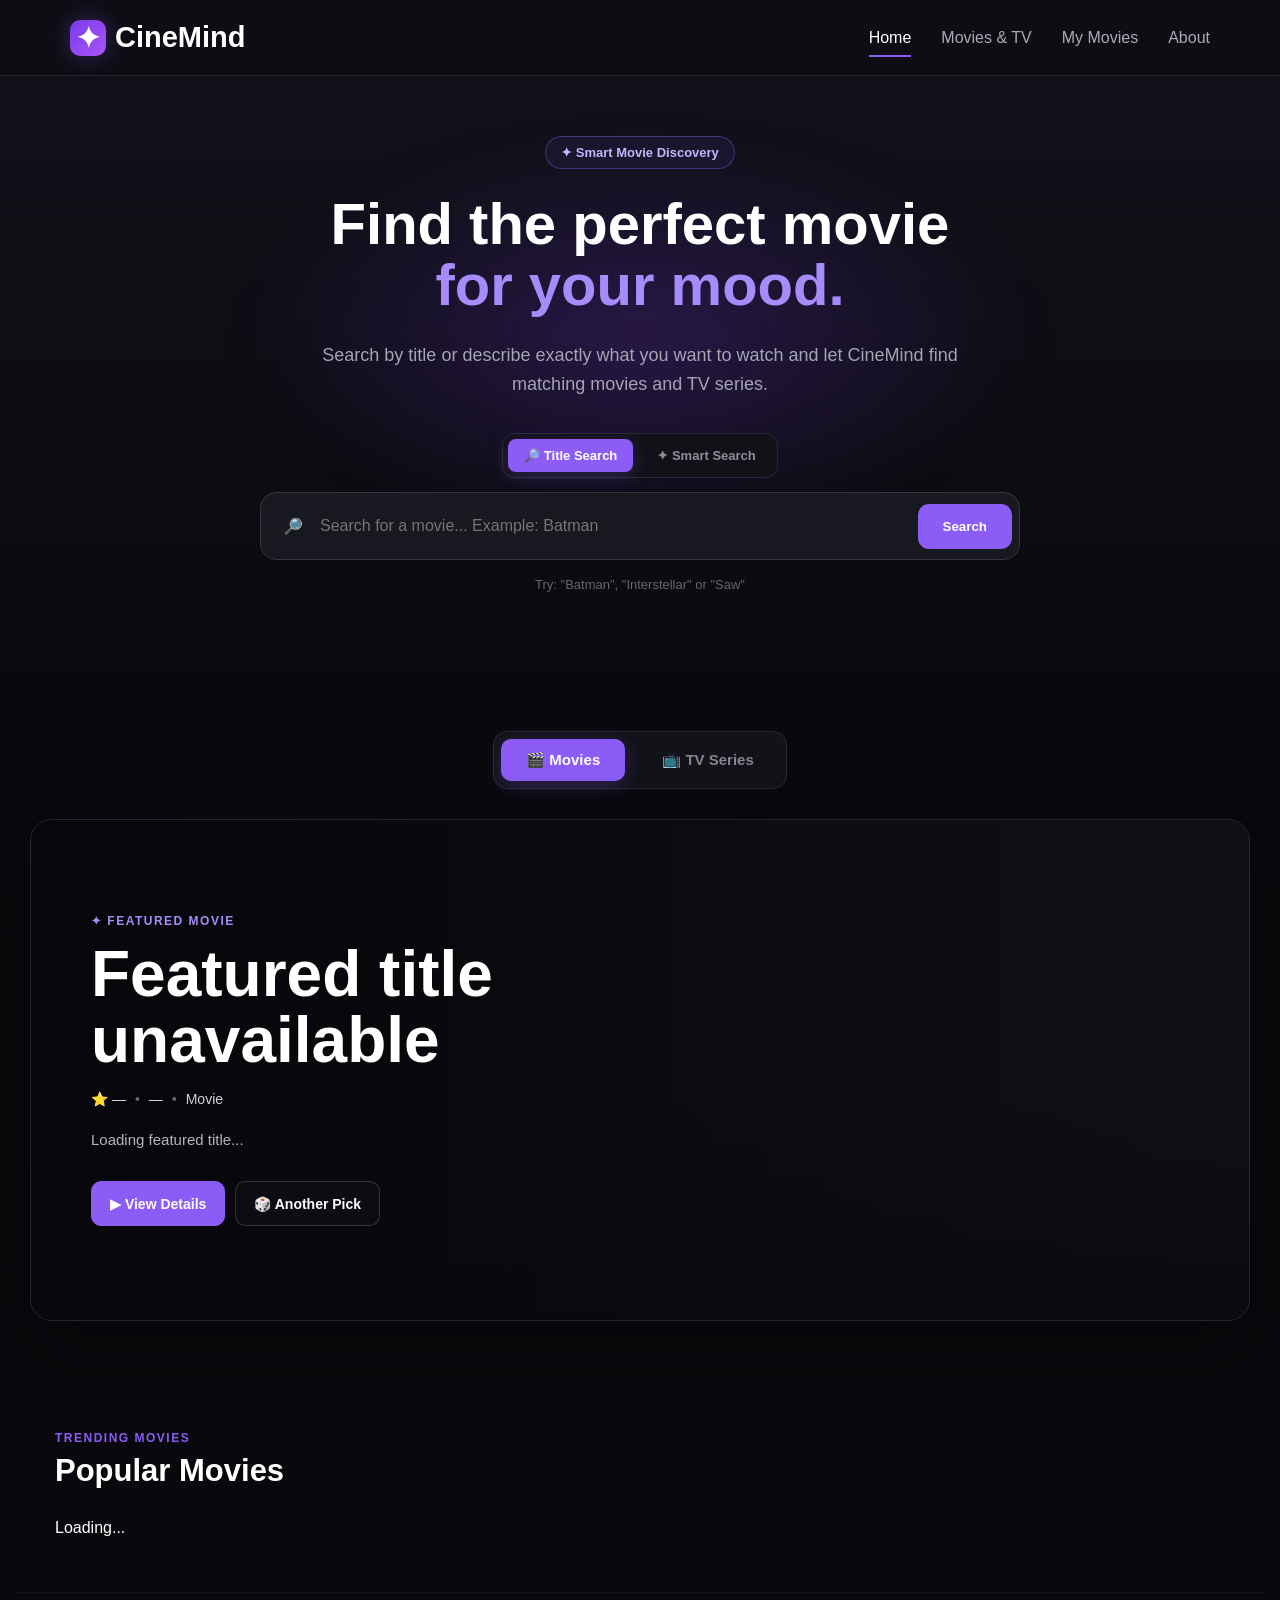
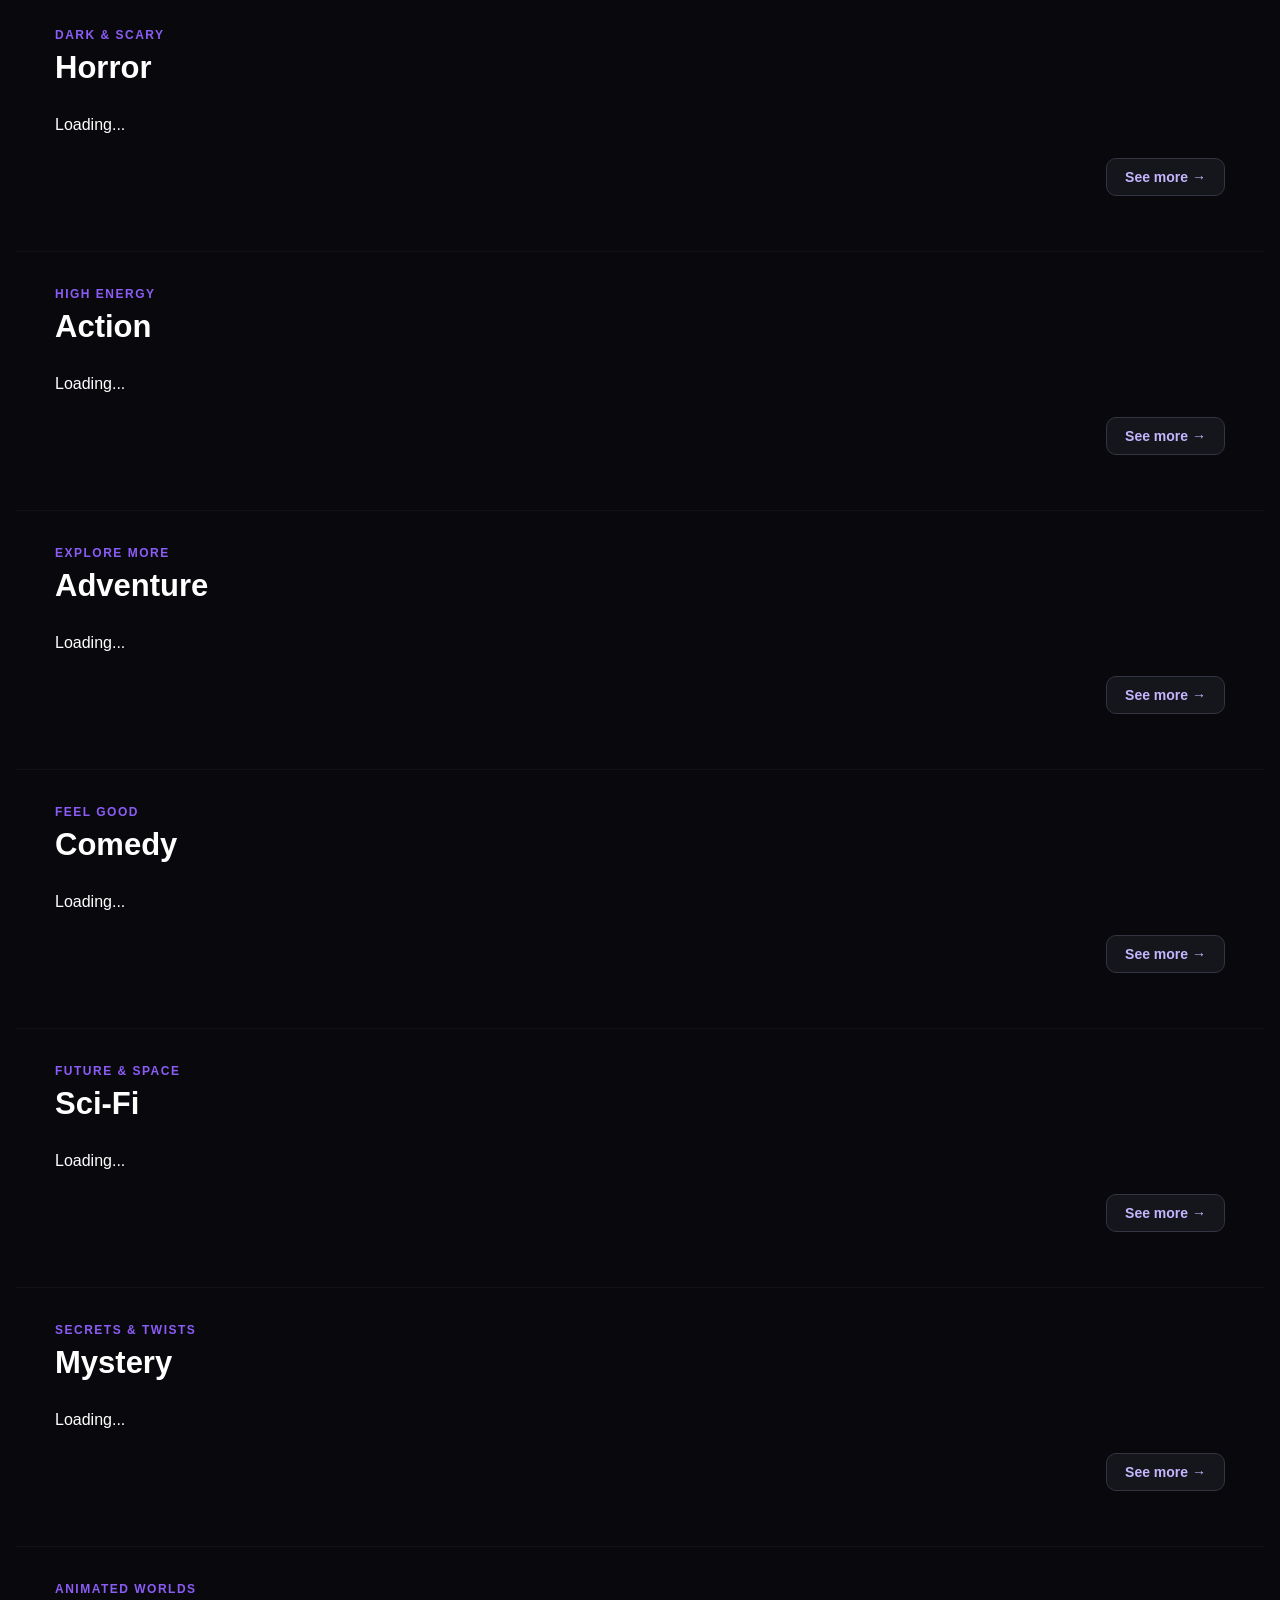
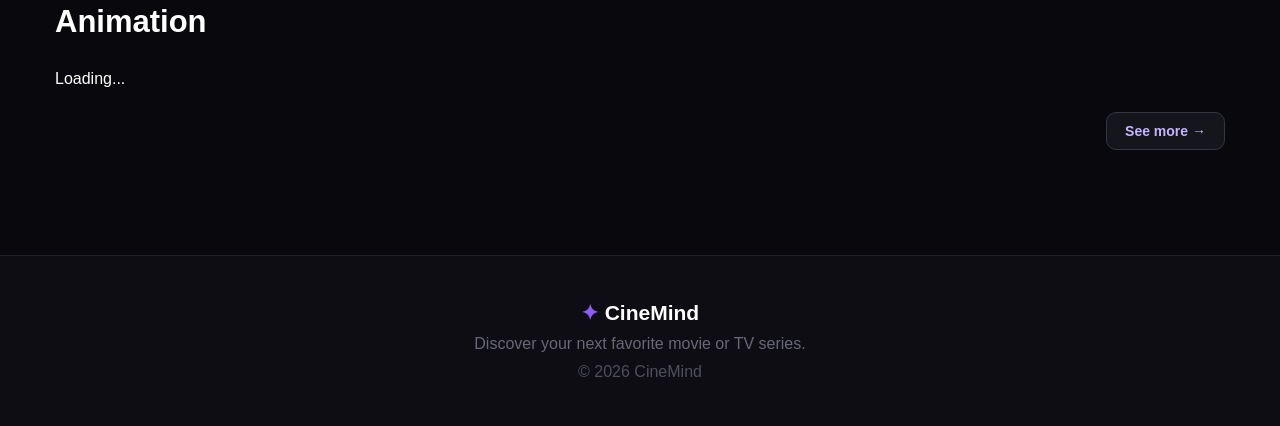
==== index.html @ e7866b2d "Add files via upload" ====
<!DOCTYPE html>
<html lang="en">

<head>
    <meta charset="UTF-8">

    <meta
        name="viewport"
        content="width=device-width, initial-scale=1.0"
    >

    <title>CineMind</title>

    <link rel="stylesheet" href="style.css">
    
</head>

<body>

    <header>

        <a
            href="index.html"
            class="logo"
        >
            <span class="logo-icon">✦</span>
            <span>CineMind</span>
        </a>


        <nav>

            <a
                href="index.html"
                class="active-nav"
            >
                Home
            </a>

            <a href="#contentSection">
                Movies & TV
            </a>

            <a href="my-movies.html">
                My Movies
            </a>

            <a href="about.html">
                About
            </a>

        </nav>

    </header>


    <main>

        <!-- HERO -->

        <section class="hero">

            <div class="hero-glow"></div>


            <div class="hero-content">

                <div class="ai-badge">
                    ✦ Smart Movie Discovery
                </div>


                <h1>

                    Find the perfect movie

                    <span>
                        for your mood.
                    </span>

                </h1>


                <p>
                    Search by title or describe exactly what
                    you want to watch and let CineMind find
                    matching movies and TV series.
                </p>


                <div class="search-mode-switch">

                    <button
                        id="titleSearchMode"
                        class="search-mode-button active"
                    >
                        🔎 Title Search
                    </button>


                    <button
                        id="smartSearchMode"
                        class="search-mode-button"
                    >
                        ✦ Smart Search
                    </button>

                </div>


                <div class="search-box">

                    <span class="search-icon">
                        🔎
                    </span>


                    <input
                        id="movieSearchInput"
                        type="text"
                        placeholder="Search for a movie..."
                    >


                    <button id="movieSearchButton">
                        Search
                    </button>

                </div>


                <p
                    class="search-example"
                    id="searchExample"
                >
                    Try: "Batman", "Interstellar" or "Saw"
                </p>

            </div>

        </section>


        <!-- SEARCH RESULTS -->

        <section
            class="movies search-results-section"
            id="searchResultsSection"
            style="display: none;"
        >

            <div class="movies-heading">

                <div>

                    <p
                        class="section-label"
                        id="searchResultLabel"
                    >
                        SEARCH RESULTS
                    </p>

                    <h2 id="searchResultsTitle">
                        Results
                    </h2>

                </div>


                <div class="search-result-actions">

                    <button
                        id="randomPickButton"
                        class="random-pick-button"
                        style="display: none;"
                    >
                        🎲 Pick one for me
                    </button>


                    <button
                        id="clearSearchButton"
                        class="back-to-popular"
                    >
                        ✕ Clear Search
                    </button>

                </div>

            </div>


            <div
                id="smartSearchInfo"
                class="smart-search-info"
                style="display: none;"
            ></div>


            <div
                class="movie-list"
                id="searchResultsList"
            ></div>

        </section>


        <!-- MOVIE / TV SWITCH -->

        <section
            class="content-switch-section"
            id="contentSection"
        >

            <div class="content-switch">

                <button
                    id="moviesModeButton"
                    class="content-switch-button active"
                >
                    🎬 Movies
                </button>


                <button
                    id="tvModeButton"
                    class="content-switch-button"
                >
                    📺 TV Series
                </button>

            </div>

        </section>


        <!-- FEATURED -->

        <section class="featured-wrapper">

            <div
                id="featuredSection"
                class="featured-section"
            >

                <div
                    id="featuredBackdrop"
                    class="featured-background"
                ></div>


                <div class="featured-overlay"></div>


                <div class="featured-content">

                    <p
                        id="featuredLabel"
                        class="featured-label"
                    >
                        ✦ FEATURED MOVIE
                    </p>


                    <h2 id="featuredTitle">
                        Loading...
                    </h2>


                    <div class="featured-meta">

                        <span id="featuredRating">
                            ⭐ —
                        </span>

                        <span class="featured-dot">
                            •
                        </span>

                        <span id="featuredYear">
                            —
                        </span>

                        <span class="featured-dot">
                            •
                        </span>

                        <span id="featuredType">
                            Movie
                        </span>

                    </div>


                    <p
                        id="featuredOverview"
                        class="featured-overview"
                    >
                        Loading featured title...
                    </p>


                    <div class="featured-buttons">

                        <a
                            id="featuredDetailsButton"
                            href="#"
                            class="featured-main-button"
                        >
                            ▶ View Details
                        </a>


                        <button
                            id="featuredAnotherButton"
                            class="featured-secondary-button"
                        >
                            🎲 Another Pick
                        </button>

                    </div>

                </div>

            </div>

        </section>


        <!-- POPULAR -->

        <section class="movies genre-section">

            <div class="movies-heading">

                <div>

                    <p
                        class="section-label"
                        id="popularLabel"
                    >
                        TRENDING MOVIES
                    </p>

                    <h2 id="popularTitle">
                        Popular Movies
                    </h2>

                </div>

            </div>


            <div
                class="movie-list"
                id="popularMovies"
            >
                <p>Loading...</p>
            </div>

        </section>


        <!-- CATEGORY 1 -->

        <section class="movies genre-section">

            <div class="movies-heading">

                <div>
                    <p
                        class="section-label"
                        id="category1Label"
                    >
                        DARK & SCARY
                    </p>

                    <h2 id="category1Title">
                        Horror
                    </h2>
                </div>

            </div>


            <div
                class="movie-list"
                id="category1Movies"
            ></div>


            <div class="see-more-container">

                <a
                    id="category1More"
                    href="#"
                    class="see-more-button"
                >
                    See more →
                </a>

            </div>

        </section>


        <!-- CATEGORY 2 -->

        <section class="movies genre-section">

            <div class="movies-heading">

                <div>
                    <p
                        class="section-label"
                        id="category2Label"
                    >
                        HIGH ENERGY
                    </p>

                    <h2 id="category2Title">
                        Action
                    </h2>
                </div>

            </div>


            <div
                class="movie-list"
                id="category2Movies"
            ></div>


            <div class="see-more-container">

                <a
                    id="category2More"
                    href="#"
                    class="see-more-button"
                >
                    See more →
                </a>

            </div>

        </section>


        <!-- CATEGORY 3 -->

        <section class="movies genre-section">

            <div class="movies-heading">

                <div>
                    <p
                        class="section-label"
                        id="category3Label"
                    >
                        EXPLORE MORE
                    </p>

                    <h2 id="category3Title">
                        Adventure
                    </h2>
                </div>

            </div>


            <div
                class="movie-list"
                id="category3Movies"
            ></div>


            <div class="see-more-container">

                <a
                    id="category3More"
                    href="#"
                    class="see-more-button"
                >
                    See more →
                </a>

            </div>

        </section>


        <!-- CATEGORY 4 -->

        <section class="movies genre-section">

            <div class="movies-heading">

                <div>
                    <p
                        class="section-label"
                        id="category4Label"
                    >
                        FEEL GOOD
                    </p>

                    <h2 id="category4Title">
                        Comedy
                    </h2>
                </div>

            </div>


            <div
                class="movie-list"
                id="category4Movies"
            ></div>


            <div class="see-more-container">

                <a
                    id="category4More"
                    href="#"
                    class="see-more-button"
                >
                    See more →
                </a>

            </div>

        </section>


        <!-- CATEGORY 5 -->

        <section class="movies genre-section">

            <div class="movies-heading">

                <div>
                    <p
                        class="section-label"
                        id="category5Label"
                    >
                        FUTURE & SPACE
                    </p>

                    <h2 id="category5Title">
                        Sci-Fi
                    </h2>
                </div>

            </div>


            <div
                class="movie-list"
                id="category5Movies"
            ></div>


            <div class="see-more-container">

                <a
                    id="category5More"
                    href="#"
                    class="see-more-button"
                >
                    See more →
                </a>

            </div>

        </section>


        <!-- CATEGORY 6 -->

        <section class="movies genre-section">

            <div class="movies-heading">

                <div>
                    <p
                        class="section-label"
                        id="category6Label"
                    >
                        SECRETS & TWISTS
                    </p>

                    <h2 id="category6Title">
                        Mystery
                    </h2>
                </div>

            </div>


            <div
                class="movie-list"
                id="category6Movies"
            ></div>


            <div class="see-more-container">

                <a
                    id="category6More"
                    href="#"
                    class="see-more-button"
                >
                    See more →
                </a>

            </div>

        </section>


        <!-- CATEGORY 7 -->

        <section class="movies genre-section">

            <div class="movies-heading">

                <div>
                    <p
                        class="section-label"
                        id="category7Label"
                    >
                        ANIMATED WORLDS
                    </p>

                    <h2 id="category7Title">
                        Animation
                    </h2>
                </div>

            </div>


            <div
                class="movie-list"
                id="category7Movies"
            ></div>


            <div class="see-more-container">

                <a
                    id="category7More"
                    href="#"
                    class="see-more-button"
                >
                    See more →
                </a>

            </div>

        </section>

    </main>


    <footer>

        <div class="footer-logo">
            <span>✦</span>
            CineMind
        </div>

        <p>
            Discover your next favorite movie or TV series.
        </p>

        <p class="copyright">
            © 2026 CineMind
        </p>

    </footer>


    <script src="config.js"></script>
    <script src="home.js"></script>
    

</body>

</html>
---- style.css ----
* {
    margin: 0;
    padding: 0;
    box-sizing: border-box;
}


html {
    scroll-behavior: smooth;
}


body {
    font-family: Arial, Helvetica, sans-serif;

    background-color: #09090d;

    color: white;

    min-height: 100vh;
}


/* HEADER */

header {
    min-height: 76px;

    display: flex;

    justify-content: space-between;

    align-items: center;

    padding: 0 70px;

    background-color: #0d0d13;

    border-bottom: 1px solid #24242f;
}


.logo {
    display: flex;

    align-items: center;

    gap: 9px;

    color: white;

    text-decoration: none;

    font-size: 29px;

    font-weight: bold;
}


.logo-icon {
    width: 36px;

    height: 36px;

    display: flex;

    justify-content: center;

    align-items: center;

    border-radius: 10px;

    background:
        linear-gradient(
            135deg,
            #7c3aed,
            #a855f7
        );

    color: white;

    box-shadow:
        0 0 25px
        rgba(139, 92, 246, 0.35);
}


nav {
    display: flex;

    gap: 30px;
}


nav a {
    position: relative;

    color: #aaaaB8;

    text-decoration: none;

    transition: 0.2s;
}


nav a:hover {
    color: white;
}


.active-nav {
    color: white;
}


.active-nav::after {
    content: "";

    position: absolute;

    left: 0;

    bottom: -10px;

    width: 100%;

    height: 2px;

    background-color: #8b5cf6;
}


/* HERO */

.hero {
    position: relative;

    min-height: 610px;

    display: flex;

    justify-content: center;

    align-items: center;

    text-align: center;

    overflow: hidden;

    padding: 60px 20px;

    background:
        linear-gradient(
            to bottom,
            #11111a,
            #09090d
        );
}


.hero-glow,
.library-glow {
    position: absolute;

    width: 800px;

    height: 400px;

    left: 50%;

    top: 60px;

    transform: translateX(-50%);

    background:
        radial-gradient(
            ellipse,
            rgba(124, 58, 237, 0.24),
            transparent 70%
        );

    filter: blur(25px);
}


.hero-content {
    position: relative;

    z-index: 2;

    width: 100%;

    max-width: 900px;
}


.ai-badge {
    display: inline-block;

    padding: 8px 15px;

    margin-bottom: 25px;

    border-radius: 50px;

    border:
        1px solid
        rgba(139, 92, 246, 0.4);

    background:
        rgba(139, 92, 246, 0.08);

    color: #c4b5fd;

    font-size: 13px;

    font-weight: bold;
}


.hero h1 {
    font-size: 58px;

    line-height: 1.05;

    margin-bottom: 25px;
}


.hero h1 span {
    display: block;

    color: #a78bfa;
}


.hero-content > p {
    max-width: 680px;

    margin: 0 auto 35px;

    color: #a4a4b2;

    line-height: 1.6;

    font-size: 18px;
}


/* SEARCH */

.search-box {
    width: 760px;

    max-width: 95%;

    margin: auto;

    display: flex;

    align-items: center;

    padding: 7px;

    border-radius: 16px;

    background-color: #181820;

    border: 1px solid #343442;
}


.search-box:focus-within {
    border-color: #8b5cf6;

    box-shadow:
        0 0 30px
        rgba(139, 92, 246, 0.18);
}


.search-icon {
    margin-left: 15px;

    color: #a78bfa;
}


.search-box input {
    flex: 1;

    padding: 17px;

    border: none;

    outline: none;

    background: transparent;

    color: white;

    font-size: 16px;
}


.search-box button {
    padding: 15px 25px;

    border: none;

    border-radius: 11px;

    background-color: #8b5cf6;

    color: white;

    font-weight: bold;

    cursor: pointer;
}


.search-box button:hover {
    background-color: #7c3aed;
}


.search-example {
    margin-top: 15px !important;

    color: #656574 !important;

    font-size: 13px !important;
}


/* MOVIES */

.movies {
    max-width: 1250px;

    margin: auto;

    padding: 70px 40px 90px;
}


.movies-heading {
    margin-bottom: 30px;
}


.section-label {
    color: #8b5cf6;

    font-size: 12px;

    font-weight: bold;

    letter-spacing: 1.5px;

    margin-bottom: 8px;
}


.movies-heading h2,
.my-library-section h2 {
    font-size: 31px;
}


.movie-list {
    display: flex;

    flex-wrap: wrap;

    gap: 27px;
}


.movie-link {
    color: white;

    text-decoration: none;
}


.movie-card {
    width: 250px;

    overflow: hidden;

    border-radius: 17px;

    background-color: #13131a;

    border: 1px solid #252530;

    transition: 0.3s;
}


.movie-card:hover {
    transform: translateY(-8px);

    border-color: #8b5cf6;
}


.poster-container {
    position: relative;

    height: 365px;

    overflow: hidden;
}


.poster-container img {
    width: 100%;

    height: 100%;

    object-fit: cover;

    transition: 0.4s;
}


.movie-card:hover img {
    transform: scale(1.05);
}


.poster-overlay {
    position: absolute;

    inset: 0;

    background:
        linear-gradient(
            to bottom,
            transparent 60%,
            rgba(0, 0, 0, 0.7)
        );
}


.poster-rating {
    position: absolute;

    top: 12px;

    right: 12px;

    padding: 7px 10px;

    border-radius: 9px;

    background:
        rgba(10, 10, 14, 0.9);

    color: #facc15;

    font-size: 13px;
}


.poster-play {
    position: absolute;

    top: 50%;

    left: 50%;

    transform:
        translate(-50%, -50%);

    width: 55px;

    height: 55px;

    display: flex;

    align-items: center;

    justify-content: center;

    border-radius: 50%;

    background-color: #8b5cf6;

    opacity: 0;

    transition: 0.3s;
}


.movie-card:hover .poster-play {
    opacity: 1;
}


.movie-info {
    padding: 17px;
}


.movie-info h3 {
    margin-bottom: 7px;
}


.genre {
    color: #858594;

    font-size: 13px;

    margin-bottom: 17px;
}


.movie-bottom {
    display: flex;

    justify-content: space-between;

    color: #686877;

    font-size: 13px;
}


/* MOVIE DETAILS */

.movie-details {
    max-width: 1200px;

    margin: auto;

    padding: 60px;
}


.back-button {
    display: inline-block;

    margin-bottom: 30px;

    color: #a78bfa;

    text-decoration: none;
}


.details-container {
    display: flex;

    gap: 45px;

    padding: 35px;

    border-radius: 20px;

    background-color: #15151d;

    border: 1px solid #292936;
}


.details-poster {
    width: 320px;

    height: 480px;

    object-fit: cover;

    border-radius: 15px;

    flex-shrink: 0;
}


.details-info h2 {
    font-size: 44px;

    margin-bottom: 18px;
}


.details-meta {
    display: flex;

    flex-wrap: wrap;

    gap: 20px;

    margin-bottom: 25px;

    color: #aaaabb;
}


.rating {
    color: #facc15;
}


.extra-info {
    padding: 20px;

    margin-bottom: 25px;

    border-radius: 12px;

    background-color: #101016;

    border: 1px solid #252530;

    line-height: 1.8;
}


.extra-info p {
    color: #b9b9c5;
}


.extra-info strong {
    color: white;
}


.overview-title {
    margin-bottom: 12px;
}


.movie-description {
    color: #c4c4cf;

    line-height: 1.75;

    margin-bottom: 30px;
}


.details-buttons {
    display: flex;

    flex-wrap: wrap;

    gap: 12px;
}


.watched-button,
.watchlist-button,
.watch-button,
.imdb-button {
    padding: 14px 20px;

    border-radius: 10px;

    font-size: 15px;

    cursor: pointer;

    transition: 0.2s;
}


.watched-button,
.watchlist-button {
    background-color: #22222e;

    color: white;

    border: 1px solid #3b3b49;
}


.watched-button.active {
    color: #4ade80;

    background-color: #173622;

    border-color: #4ade80;
}


.watchlist-button.active {
    color: #c4b5fd;

    background-color: #241a38;

    border-color: #8b5cf6;
}


.watch-button {
    border: none;

    background-color: #8b5cf6;

    color: white;
}


.imdb-button {
    text-decoration: none;

    background-color: #f5c518;

    color: black;

    font-weight: bold;
}


.action-message {
    min-height: 22px;

    margin-top: 18px;

    color: #a4a4b2;
}


/* MY MOVIES */

.library-hero {
    position: relative;

    min-height: 390px;

    display: flex;

    align-items: center;

    justify-content: center;

    text-align: center;

    overflow: hidden;
}


.library-hero-content {
    position: relative;

    z-index: 2;
}


.library-hero h1 {
    font-size: 52px;

    margin-bottom: 15px;
}


.library-hero-content > p {
    max-width: 550px;

    color: #9292a3;

    line-height: 1.6;
}


.library-stats {
    display: flex;

    justify-content: center;

    gap: 15px;

    margin-top: 35px;
}


.stat-card {
    min-width: 130px;

    padding: 18px 25px;

    display: flex;

    flex-direction: column;

    border-radius: 14px;

    background-color: #181822;

    border: 1px solid #30303d;
}


.stat-number {
    color: #a78bfa;

    font-size: 27px;

    font-weight: bold;
}


.stat-label {
    color: #858594;

    font-size: 13px;
}


.my-library-section {
    max-width: 1250px;

    margin: auto;

    padding: 60px 40px;
}


.my-library-section h2 {
    margin-bottom: 30px;
}


.library-grid {
    display: grid;

    grid-template-columns:
        repeat(
            auto-fill,
            minmax(230px, 1fr)
        );

    gap: 25px;
}


.library-movie-card {
    overflow: hidden;

    border-radius: 17px;

    background-color: #13131a;

    border: 1px solid #252530;

    transition: 0.3s;
}


.library-movie-card:hover {
    transform: translateY(-6px);

    border-color: #8b5cf6;
}


.library-movie-link {
    color: white;

    text-decoration: none;
}


.library-poster {
    position: relative;

    height: 350px;

    overflow: hidden;
}


.library-poster img {
    width: 100%;

    height: 100%;

    object-fit: cover;
}


.library-overlay {
    position: absolute;

    inset: 0;

    background:
        linear-gradient(
            to bottom,
            transparent 60%,
            rgba(0, 0, 0, 0.7)
        );
}


.library-rating {
    position: absolute;

    top: 12px;

    right: 12px;

    padding: 7px 10px;

    border-radius: 8px;

    color: #facc15;

    background-color:
        rgba(10, 10, 14, 0.9);
}


.library-status {
    position: absolute;

    bottom: 12px;

    left: 12px;

    padding: 7px 10px;

    border-radius: 8px;

    font-size: 12px;

    font-weight: bold;
}


.library-status.watched {
    color: #4ade80;

    background-color:
        rgba(20, 83, 45, 0.9);
}


.library-status.watchlist {
    color: #c4b5fd;

    background-color:
        rgba(76, 29, 149, 0.9);
}


.library-movie-info {
    padding: 17px;
}


.library-movie-info h3 {
    margin-bottom: 7px;
}


.library-movie-info p {
    color: #858594;

    font-size: 13px;

    margin-bottom: 15px;
}


.library-meta {
    display: flex;

    justify-content: space-between;

    color: #686877;

    font-size: 13px;
}


.remove-movie-button {
    width: calc(100% - 30px);

    margin: 0 15px 15px;

    padding: 10px;

    border-radius: 9px;

    border: 1px solid #343440;

    background-color: #1b1b24;

    color: #9999a8;

    cursor: pointer;
}


.remove-movie-button:hover {
    color: #ff7777;

    border-color: #ff7777;
}


.library-empty {
    min-height: 220px;

    display: flex;

    flex-direction: column;

    align-items: center;

    justify-content: center;

    text-align: center;

    padding: 35px;

    border-radius: 18px;

    background-color: #101016;

    border: 1px dashed #30303c;
}


.empty-icon {
    width: 50px;

    height: 50px;

    display: flex;

    justify-content: center;

    align-items: center;

    margin-bottom: 17px;

    border-radius: 50%;

    background:
        rgba(139, 92, 246, 0.12);

    color: #a78bfa;

    font-size: 22px;
}


.library-empty h3 {
    margin-bottom: 8px;
}


.library-empty p {
    color: #747483;

    margin-bottom: 20px;
}


.library-empty a {
    padding: 11px 18px;

    border-radius: 9px;

    background-color: #8b5cf6;

    color: white;

    text-decoration: none;
}


/* FOOTER */

footer {
    text-align: center;

    padding: 45px 20px;

    margin-top: 50px;

    border-top: 1px solid #20202a;

    background-color: #0d0d13;

    color: #686877;
}


.footer-logo {
    margin-bottom: 10px;

    color: white;

    font-size: 21px;

    font-weight: bold;
}


.footer-logo span {
    color: #8b5cf6;
}


.copyright {
    margin-top: 10px;

    color: #4f4f5b;
}


/* MOBILE */

@media (max-width: 800px) {

    header {
        padding: 20px;

        flex-direction: column;

        gap: 20px;
    }


    nav {
        flex-wrap: wrap;

        justify-content: center;

        gap: 18px;
    }


    .hero h1 {
        font-size: 40px;
    }


    .search-box {
        flex-wrap: wrap;
    }


    .search-box button {
        width: 100%;

        padding: 15px;
    }


    .movies {
        padding: 50px 20px;
    }


    .movie-list {
        justify-content: center;
    }


    .details-container {
        flex-direction: column;

        align-items: center;
    }


    .details-poster {
        width: 100%;

        max-width: 320px;

        height: auto;
    }


    .movie-details {
        padding: 30px 20px;
    }


    .library-hero h1 {
        font-size: 40px;
    }


    .my-library-section {
        padding: 50px 20px;
    }

}
/* ABOUT PAGE */

.about-hero {
    position: relative;

    min-height: 420px;

    display: flex;

    justify-content: center;

    align-items: center;

    text-align: center;

    overflow: hidden;

    padding: 60px 20px;

    background:
        linear-gradient(
            to bottom,
            #11111a,
            #09090d
        );
}


.about-glow {
    position: absolute;

    width: 750px;

    height: 350px;

    left: 50%;

    top: 40px;

    transform: translateX(-50%);

    background:
        radial-gradient(
            ellipse,
            rgba(124, 58, 237, 0.22),
            transparent 70%
        );

    filter: blur(25px);
}


.about-content {
    position: relative;

    z-index: 2;

    max-width: 800px;
}


.about-content h1 {
    font-size: 52px;

    margin-bottom: 20px;
}


.about-content p {
    color: #a4a4b2;

    font-size: 18px;

    line-height: 1.7;
}


.about-section {
    max-width: 1100px;

    margin: auto;

    padding: 70px 40px;

    display: grid;

    grid-template-columns:
        repeat(
            2,
            1fr
        );

    gap: 25px;
}


.about-card {
    padding: 30px;

    background-color: #13131a;

    border: 1px solid #252530;

    border-radius: 17px;

    transition: 0.3s;
}


.about-card:hover {
    transform: translateY(-5px);

    border-color: #8b5cf6;

    box-shadow:
        0 15px 40px
        rgba(0, 0, 0, 0.3);
}


.about-card h2 {
    margin-bottom: 15px;

    font-size: 24px;
}


.about-card p {
    color: #9c9cab;

    line-height: 1.7;

    margin-bottom: 12px;
}


@media (max-width: 800px) {

    .about-content h1 {
        font-size: 40px;
    }

    .about-section {
        grid-template-columns: 1fr;

        padding: 50px 20px;
    }

}
.tmdb-link-button {
    display: inline-block;
    text-decoration: none;
    background-color: #0ea5e9;
    color: white;
}

.tmdb-link-button:hover {
    background-color: #0284c7;
    transform: translateY(-2px);
}
.back-to-popular {
    padding: 10px 15px;

    background-color: #181820;

    color: #c4b5fd;

    border: 1px solid #343442;

    border-radius: 9px;

    cursor: pointer;

    transition: 0.2s;
}


.back-to-popular:hover {
    background-color: #242431;

    border-color: #8b5cf6;
}


.search-empty {
    width: 100%;

    padding: 50px;

    text-align: center;

    background-color: #13131a;

    border: 1px dashed #30303c;

    border-radius: 16px;
}


.search-empty h3 {
    margin-bottom: 10px;

    font-size: 22px;
}


.search-empty p {
    color: #858594;
}


.no-poster {
    width: 100%;

    height: 100%;

    display: flex;

    justify-content: center;

    align-items: center;

    background-color: #1a1a23;

    color: #777786;
}
.genre-section {
    padding-top: 35px;
    padding-bottom: 55px;
}


.genre-section + .genre-section {
    border-top:
        1px solid
        rgba(255, 255, 255, 0.04);
}


.search-results-section {
    padding-bottom: 40px;
}
/* =========================
   SEE MORE BUTTON
========================= */

.see-more-button {
    color: #c4b5fd;

    text-decoration: none;

    font-size: 14px;

    font-weight: 600;

    padding: 9px 14px;

    border: 1px solid #343442;

    border-radius: 9px;

    background-color: #15151c;

    transition: 0.2s;
}


.see-more-button:hover {
    background-color: #242431;

    border-color: #8b5cf6;

    color: white;

    transform: translateY(-2px);
}


/* =========================
   GENRE PAGE
========================= */

.genre-page {
    max-width: 1300px;

    margin: auto;

    padding: 120px 30px 80px;
}


.genre-page-heading {
    margin-top: 35px;

    margin-bottom: 40px;
}


.genre-page-heading h1 {
    margin: 5px 0 10px;

    font-size: 42px;
}


.genre-page-heading p {
    color: #9292a3;
}


.genre-movie-grid {
    display: grid;

    grid-template-columns:
        repeat(5, 1fr);

    gap: 28px 20px;
}


/* =========================
   RESPONSIVE
========================= */

@media (max-width: 1100px) {

    .genre-movie-grid {
        grid-template-columns:
            repeat(4, 1fr);
    }

}


@media (max-width: 850px) {

    .genre-movie-grid {
        grid-template-columns:
            repeat(3, 1fr);
    }

}


@media (max-width: 600px) {

    .genre-page {
        padding-left: 18px;

        padding-right: 18px;
    }


    .genre-page-heading h1 {
        font-size: 32px;
    }


    .genre-movie-grid {
        grid-template-columns:
            repeat(2, 1fr);
    }


    .see-more-button {
        font-size: 12px;

        padding: 8px 10px;
    }

}
/* =========================
   SEE MORE UNDER MOVIES
========================= */

.see-more-container {
    width: 100%;

    display: flex;

    justify-content: flex-end;

    margin-top: 24px;
}


.see-more-button {
    display: inline-flex;

    align-items: center;

    justify-content: center;

    padding: 10px 18px;

    background-color: #15151c;

    color: #c4b5fd;

    border: 1px solid #343442;

    border-radius: 10px;

    text-decoration: none;

    font-size: 14px;

    font-weight: 600;

    cursor: pointer;

    transition:
        background-color 0.2s,
        border-color 0.2s,
        transform 0.2s,
        color 0.2s;
}


.see-more-button:hover {
    background-color: #242431;

    border-color: #8b5cf6;

    color: white;

    transform: translateY(-2px);
}
/* =========================
   MOVIES / TV SWITCH
========================= */

.content-switch-section {
    max-width: 1300px;

    margin: 0 auto;

    padding: 40px 30px 10px;
}


.content-switch {
    display: flex;

    justify-content: center;

    gap: 12px;

    padding: 7px;

    width: fit-content;

    margin: 0 auto;

    background-color: #121219;

    border: 1px solid #292934;

    border-radius: 14px;
}


.content-switch-button {
    border: none;

    outline: none;

    padding: 12px 25px;

    border-radius: 10px;

    background-color: transparent;

    color: #858594;

    font-size: 15px;

    font-weight: 600;

    cursor: pointer;

    transition: 0.25s;
}


.content-switch-button:hover {
    color: white;

    background-color: #1c1c25;
}


.content-switch-button.active {
    color: white;

    background-color: #8b5cf6;

    box-shadow:
        0 5px 20px
        rgba(139, 92, 246, 0.25);
}


/* =========================
   TV BADGE
========================= */

.tv-badge {
    display: inline-block;

    margin-bottom: 14px;

    padding: 6px 11px;

    border-radius: 7px;

    background-color:
        rgba(139, 92, 246, 0.12);

    border:
        1px solid
        rgba(139, 92, 246, 0.3);

    color: #c4b5fd;

    font-size: 12px;

    font-weight: 700;

    letter-spacing: 1px;
}


/* =========================
   MOBILE SWITCH
========================= */

@media (max-width: 600px) {

    .content-switch-section {
        padding-left: 18px;

        padding-right: 18px;
    }


    .content-switch {
        width: 100%;
    }


    .content-switch-button {
        flex: 1;

        padding-left: 10px;

        padding-right: 10px;

        font-size: 13px;
    }

}
/* =========================
   LIBRARY FILTERS
========================= */

.library-filter-container {
    display: flex;

    justify-content: center;

    gap: 10px;

    width: fit-content;

    margin: 35px auto 50px;

    padding: 6px;

    background-color: #121219;

    border: 1px solid #292934;

    border-radius: 14px;
}


.library-filter-button {
    border: none;

    outline: none;

    padding: 11px 20px;

    border-radius: 9px;

    background-color: transparent;

    color: #8d8d9d;

    font-size: 14px;

    font-weight: 600;

    cursor: pointer;

    transition: 0.2s;
}


.library-filter-button:hover {
    background-color: #1e1e27;

    color: white;
}


.library-filter-button.active {
    background-color: #8b5cf6;

    color: white;

    box-shadow:
        0 5px 18px
        rgba(139, 92, 246, 0.25);
}


/* MOVIE / TV LABEL */

.library-type {
    margin-bottom: 7px !important;

    color: #a78bfa !important;

    font-size: 11px !important;

    font-weight: 700;

    letter-spacing: 0.7px;

    text-transform: uppercase;
}


/* MOBILE */

@media (max-width: 600px) {

    .library-filter-container {
        width: calc(100% - 36px);

        margin-left: 18px;

        margin-right: 18px;
    }


    .library-filter-button {
        flex: 1;

        padding-left: 7px;

        padding-right: 7px;

        font-size: 12px;
    }

}
/* ==================================================
   MY MOVIES - FIXED LAYOUT
================================================== */

.library-page {
    max-width: 1300px;
    margin: 0 auto;
    padding: 120px 30px 90px;
}


/* HEADER */

.library-header {
    text-align: center;
    max-width: 750px;
    margin: 0 auto;
}

.library-header h1 {
    margin: 8px 0 12px;
    font-size: 46px;
    line-height: 1.1;
}

.library-header > p:last-child {
    color: #9292a3;
    font-size: 16px;
    line-height: 1.6;
}


/* =========================
   STATS
========================= */

.library-stats {
    display: flex;
    justify-content: center;
    align-items: center;

    gap: 15px;

    margin-top: 35px;
}


.library-stat {
    min-width: 130px;

    padding: 18px 25px;

    text-align: center;

    background-color: #121219;

    border: 1px solid #292934;

    border-radius: 14px;
}


.library-stat span {
    display: block;

    margin-bottom: 5px;

    font-size: 28px;

    font-weight: 700;

    color: #a78bfa;
}


.library-stat p {
    margin: 0;

    color: #aaaaba;

    font-size: 14px;
}


/* =========================
   FILTER
========================= */

.library-filter-container {
    display: flex;

    justify-content: center;

    gap: 10px;

    width: fit-content;

    margin: 30px auto 65px;

    padding: 6px;

    background-color: #121219;

    border: 1px solid #292934;

    border-radius: 14px;
}


.library-filter-button {
    border: none;

    padding: 11px 20px;

    border-radius: 9px;

    background: transparent;

    color: #9292a3;

    font-size: 14px;

    font-weight: 600;

    cursor: pointer;

    transition: 0.2s;
}


.library-filter-button:hover {
    color: white;

    background-color: #1e1e27;
}


.library-filter-button.active {
    color: white;

    background-color: #8b5cf6;

    box-shadow:
        0 5px 20px
        rgba(139, 92, 246, 0.25);
}


/* =========================
   SECTIONS
========================= */

.library-section {
    margin-bottom: 80px;
}


.library-section-heading {
    margin-bottom: 25px;
}


.library-section-heading h2 {
    margin-top: 5px;

    font-size: 30px;
}


/* =========================
   CARDS GRID
========================= */

.library-movie-list {
    display: grid;

    grid-template-columns:
        repeat(5, minmax(0, 1fr));

    gap: 25px 18px;

    width: 100%;
}


/* =========================
   CARD
========================= */

.library-movie-card {
    min-width: 0;

    overflow: hidden;

    background-color: #121219;

    border: 1px solid #24242e;

    border-radius: 14px;

    transition: 0.25s;
}


.library-movie-card:hover {
    transform: translateY(-5px);

    border-color:
        rgba(139, 92, 246, 0.55);

    box-shadow:
        0 15px 35px
        rgba(0, 0, 0, 0.25);
}


.library-movie-link {
    display: block;

    color: inherit;

    text-decoration: none;
}


/* =========================
   POSTER
========================= */

.library-poster {
    position: relative;

    width: 100%;

    aspect-ratio: 2 / 3;

    overflow: hidden;

    background-color: #191921;
}


.library-poster img {
    display: block;

    width: 100%;

    height: 100%;

    object-fit: cover;

    transition: 0.3s;
}


.library-movie-card:hover
.library-poster img {
    transform: scale(1.04);
}


.library-overlay {
    position: absolute;

    inset: 0;

    background:
        linear-gradient(
            to top,
            rgba(0, 0, 0, 0.55),
            transparent 45%
        );

    pointer-events: none;
}


/* =========================
   RATING
========================= */

.library-rating {
    position: absolute;

    top: 10px;

    right: 10px;

    padding: 6px 9px;

    background-color:
        rgba(8, 8, 12, 0.88);

    border-radius: 8px;

    color: #ffd54a;

    font-size: 13px;

    font-weight: 700;
}


/* =========================
   WATCHED / WATCHLIST BADGE
========================= */

.library-status {
    position: absolute;

    bottom: 10px;

    left: 10px;

    padding: 6px 9px;

    border-radius: 7px;

    font-size: 11px;

    font-weight: 700;

    backdrop-filter: blur(8px);
}


.library-status.watched {
    color: #d8cbff;

    background-color:
        rgba(139, 92, 246, 0.8);
}


.library-status.watchlist {
    color: white;

    background-color:
        rgba(25, 25, 35, 0.9);
}


/* =========================
   MOVIE INFO
========================= */

.library-movie-info {
    padding: 14px 14px 10px;
}


.library-type {
    margin: 0 0 7px !important;

    color: #a78bfa !important;

    font-size: 10px !important;

    font-weight: 700;

    letter-spacing: 0.7px;

    text-transform: uppercase;
}


.library-movie-info h3 {
    margin: 0 0 7px;

    overflow: hidden;

    color: white;

    font-size: 16px;

    line-height: 1.3;

    white-space: nowrap;

    text-overflow: ellipsis;
}


.library-movie-info > p:not(.library-type) {
    margin: 0;

    overflow: hidden;

    color: #858594;

    font-size: 12px;

    white-space: nowrap;

    text-overflow: ellipsis;
}


.library-meta {
    display: flex;

    justify-content: space-between;

    gap: 8px;

    margin-top: 12px;

    color: #a1a1ae;

    font-size: 11px;
}


/* =========================
   REMOVE BUTTON
========================= */

.remove-movie-button {
    width: calc(100% - 28px);

    margin: 5px 14px 14px;

    padding: 9px;

    border: 1px solid #343442;

    border-radius: 8px;

    background-color: #181820;

    color: #a6a6b3;

    font-size: 12px;

    cursor: pointer;

    transition: 0.2s;
}


.remove-movie-button:hover {
    color: #ff9b9b;

    background-color:
        rgba(239, 68, 68, 0.08);

    border-color:
        rgba(239, 68, 68, 0.45);
}


/* =========================
   EMPTY
========================= */

.library-empty {
    min-height: 150px;

    display: flex;

    align-items: center;

    justify-content: center;

    padding: 30px;

    text-align: center;

    background-color: #111118;

    border: 1px dashed #30303c;

    border-radius: 14px;
}


.library-empty h3 {
    margin-bottom: 8px;
}


.library-empty p {
    color: #858594;
}


/* =========================
   RESPONSIVE
========================= */

@media (max-width: 1100px) {

    .library-movie-list {
        grid-template-columns:
            repeat(4, minmax(0, 1fr));
    }

}


@media (max-width: 850px) {

    .library-movie-list {
        grid-template-columns:
            repeat(3, minmax(0, 1fr));
    }

}


@media (max-width: 650px) {

    .library-page {
        padding:
            100px 18px 70px;
    }


    .library-header h1 {
        font-size: 35px;
    }


    .library-movie-list {
        grid-template-columns:
            repeat(2, minmax(0, 1fr));

        gap: 18px 12px;
    }


    .library-filter-container {
        width: 100%;
    }


    .library-filter-button {
        flex: 1;

        padding-left: 5px;

        padding-right: 5px;

        font-size: 12px;
    }


    .library-stat {
        min-width: 110px;

        padding:
            14px 16px;
    }

}
/* ==================================================
   TITLE / SMART SEARCH SWITCH
================================================== */

.search-mode-switch {
    display: flex;

    justify-content: center;

    gap: 8px;

    width: fit-content;

    margin: 28px auto 14px;

    padding: 5px;

    background-color: #111118;

    border: 1px solid #292934;

    border-radius: 12px;
}


.search-mode-button {
    padding: 9px 16px;

    border: none;

    border-radius: 8px;

    background: transparent;

    color: #8d8d9d;

    font-size: 13px;

    font-weight: 600;

    cursor: pointer;

    transition: 0.2s;
}


.search-mode-button:hover {
    color: white;

    background-color: #1d1d26;
}


.search-mode-button.active {
    color: white;

    background-color: #8b5cf6;

    box-shadow:
        0 4px 18px
        rgba(139, 92, 246, 0.25);
}


/* ==================================================
   SMART SEARCH INFO
================================================== */

.smart-search-info {
    margin-bottom: 25px;

    padding: 14px 18px;

    background:
        rgba(139, 92, 246, 0.08);

    border:
        1px solid
        rgba(139, 92, 246, 0.25);

    border-radius: 10px;

    color: #b8b8c8;

    font-size: 14px;
}


.smart-search-info strong {
    color: #c4b5fd;
}


/* MOBILE */

@media (max-width: 600px) {

    .search-mode-switch {
        width: 100%;
    }


    .search-mode-button {
        flex: 1;

        padding-left: 8px;

        padding-right: 8px;

        font-size: 12px;
    }

}
/* ==================================================
   SMART SEARCH RESULT ACTIONS
================================================== */

.search-result-actions {
    display: flex;
    align-items: center;
    gap: 10px;
}


/* ==================================================
   RANDOM PICK BUTTON
================================================== */

.random-pick-button {
    display: inline-flex;

    align-items: center;

    justify-content: center;

    padding: 10px 16px;

    border: 1px solid
        rgba(139, 92, 246, 0.45);

    border-radius: 9px;

    background:
        rgba(139, 92, 246, 0.12);

    color: #c4b5fd;

    font-size: 14px;

    font-weight: 600;

    cursor: pointer;

    transition: 0.2s;
}


.random-pick-button:hover {
    color: white;

    background-color: #8b5cf6;

    border-color: #8b5cf6;

    transform: translateY(-2px);
}


/* ==================================================
   MATCH BADGE
================================================== */

.match-badge {
    position: absolute;

    left: 10px;

    top: 10px;

    padding: 6px 9px;

    border-radius: 8px;

    background:
        rgba(139, 92, 246, 0.92);

    color: white;

    font-size: 11px;

    font-weight: 700;

    box-shadow:
        0 5px 15px
        rgba(0, 0, 0, 0.25);

    z-index: 3;
}


/* ==================================================
   MOBILE
================================================== */

@media (max-width: 650px) {

    .search-result-actions {
        width: 100%;

        flex-direction: column;

        align-items: stretch;

        margin-top: 15px;
    }


    .random-pick-button,
    .back-to-popular {
        width: 100%;
    }

}
/* ==================================================
   NEW MOVIE / TV DETAIL PAGE
================================================== */

.details-page {
    padding-bottom: 80px;
}


.details-backdrop {
    position: relative;

    width: 100%;

    height: 440px;

    background-position: center;

    background-size: cover;

    background-repeat: no-repeat;
}


.details-backdrop-overlay {
    position: absolute;

    inset: 0;

    background:
        linear-gradient(
            to bottom,
            rgba(9, 9, 13, 0.25),
            rgba(9, 9, 13, 0.75) 70%,
            #09090d 100%
        );
}


.details-back-button {
    position: absolute;

    top: 35px;

    left: max(
        5%,
        calc((100% - 1250px) / 2)
    );

    z-index: 2;

    padding: 10px 15px;

    border-radius: 9px;

    background:
        rgba(10, 10, 15, 0.65);

    border:
        1px solid
        rgba(255, 255, 255, 0.12);

    backdrop-filter: blur(10px);

    color: white;

    text-decoration: none;

    transition: 0.2s;
}


.details-back-button:hover {
    background:
        rgba(139, 92, 246, 0.85);
}


.details-main {
    position: relative;

    z-index: 3;

    max-width: 1250px;

    margin:
        -170px auto
        0;

    padding:
        0 30px;

    display: grid;

    grid-template-columns:
        280px 1fr;

    gap: 45px;

    align-items: end;
}


.details-poster-wrapper {
    width: 100%;
}


.details-poster {
    display: block;

    width: 100%;

    aspect-ratio: 2 / 3;

    object-fit: cover;

    border-radius: 16px;

    box-shadow:
        0 20px 55px
        rgba(0, 0, 0, 0.55);
}


.details-content {
    padding-bottom: 15px;
}


.details-type-badge {
    display: inline-flex;

    margin-bottom: 15px;

    padding: 7px 11px;

    border-radius: 8px;

    background:
        rgba(139, 92, 246, 0.12);

    border:
        1px solid
        rgba(139, 92, 246, 0.3);

    color: #c4b5fd;

    font-size: 12px;

    font-weight: 700;

    letter-spacing: 1px;
}


.details-content h1 {
    margin:
        0 0 15px;

    color: white;

    font-size:
        clamp(
            36px,
            5vw,
            64px
        );

    line-height: 1;
}


.details-meta {
    display: flex;

    align-items: center;

    flex-wrap: wrap;

    gap: 10px;

    margin-bottom: 18px;

    color: #b3b3c2;
}


.details-genres {
    display: flex;

    flex-wrap: wrap;

    gap: 8px;

    margin-bottom: 22px;
}


.details-genres span {
    padding:
        6px 10px;

    border-radius: 20px;

    background:
        #17171f;

    border:
        1px solid #2a2a35;

    color: #d0d0db;

    font-size: 13px;
}


.details-description {
    max-width: 850px;

    color: #b8b8c5;

    font-size: 16px;

    line-height: 1.75;

    margin-bottom: 28px;
}


.details-info-grid {
    display: grid;

    grid-template-columns:
        repeat(
            3,
            minmax(0, 1fr)
        );

    gap: 10px;

    margin-bottom: 25px;
}


.details-info-box {
    padding:
        13px 15px;

    border-radius: 10px;

    background:
        rgba(
            20,
            20,
            28,
            0.7
        );

    border:
        1px solid
        #292933;

    display: flex;

    flex-direction: column;

    gap: 5px;
}


.details-info-label {
    color: #777789;

    font-size: 11px;

    text-transform: uppercase;

    letter-spacing: 0.8px;
}


.details-info-box strong {
    color: #eeeef4;

    font-size: 14px;
}


.details-buttons {
    display: flex;

    flex-wrap: wrap;

    gap: 10px;
}


.details-action-button,
.details-primary-button,
.tmdb-external-button {
    min-height: 43px;

    display: inline-flex;

    align-items: center;

    justify-content: center;

    padding:
        10px 17px;

    border-radius: 9px;

    font-weight: 600;

    cursor: pointer;

    text-decoration: none;

    transition: 0.2s;
}


.details-action-button {
    border:
        1px solid #32323e;

    background:
        #15151d;

    color: white;
}


.details-action-button:hover,
.details-action-button.active {
    border-color:
        #8b5cf6;

    background:
        rgba(
            139,
            92,
            246,
            0.15
        );

    color: #c4b5fd;
}


.details-primary-button {
    border:
        1px solid #8b5cf6;

    background:
        #8b5cf6;

    color: white;
}


.details-primary-button:hover {
    transform:
        translateY(-2px);

    box-shadow:
        0 8px 25px
        rgba(
            139,
            92,
            246,
            0.3
        );
}


.details-action-message {
    min-height: 20px;

    margin-top: 13px;

    color: #a78bfa;

    font-size: 13px;
}


/* ==================================================
   DETAIL SECTIONS
================================================== */

.details-section {
    max-width: 1250px;

    margin:
        75px auto 0;

    padding:
        0 30px;
}


.details-section-heading {
    margin-bottom: 22px;
}


.details-section-heading h2 {
    margin: 3px 0 0;

    color: white;

    font-size: 28px;
}


/* ==================================================
   CAST
================================================== */

.cast-grid {
    display: grid;

    grid-template-columns:
        repeat(
            6,
            minmax(0, 1fr)
        );

    gap: 15px;
}


.cast-card {
    overflow: hidden;

    border-radius: 13px;

    background:
        #121219;

    border:
        1px solid #252530;
}


.cast-card img {
    display: block;

    width: 100%;

    aspect-ratio: 2 / 3;

    object-fit: cover;
}


.cast-card-info {
    padding: 12px;
}


.cast-card-info strong {
    display: block;

    margin-bottom: 5px;

    color: white;

    font-size: 14px;
}


.cast-card-info span {
    color: #858596;

    font-size: 12px;
}


/* ==================================================
   PRODUCTION
================================================== */

.production-grid {
    display: grid;

    grid-template-columns:
        repeat(
            4,
            minmax(0, 1fr)
        );

    gap: 12px;
}


.production-card {
    padding: 20px;

    border-radius: 12px;

    background:
        #121219;

    border:
        1px solid #262630;

    display: flex;

    flex-direction: column;

    gap: 8px;
}


.production-card span {
    color: #777788;

    font-size: 12px;

    text-transform: uppercase;

    letter-spacing: 0.7px;
}


.production-card strong {
    color: #ededf4;

    font-size: 15px;

    line-height: 1.5;
}


.details-bottom {
    max-width: 1250px;

    margin:
        45px auto 0;

    padding:
        0 30px;

    display: flex;

    justify-content: flex-end;
}


.tmdb-external-button {
    border:
        1px solid #30303c;

    background:
        #15151d;

    color: #b5b5c4;
}


.tmdb-external-button:hover {
    border-color:
        #8b5cf6;

    color: white;
}


/* ==================================================
   DETAIL RESPONSIVE
================================================== */

@media (max-width: 1000px) {

    .cast-grid {
        grid-template-columns:
            repeat(
                3,
                1fr
            );
    }


    .production-grid {
        grid-template-columns:
            repeat(
                2,
                1fr
            );
    }

}


@media (max-width: 750px) {

    .details-backdrop {
        height: 310px;
    }


    .details-main {
        margin-top:
            -80px;

        grid-template-columns:
            1fr;

        align-items: start;
    }


    .details-poster-wrapper {
        width: 190px;
    }


    .details-info-grid {
        grid-template-columns:
            repeat(
                2,
                1fr
            );
    }

}


@media (max-width: 550px) {

    .details-main,
    .details-section,
    .details-bottom {
        padding-left: 18px;
        padding-right: 18px;
    }


    .details-content h1 {
        font-size: 36px;
    }


    .details-info-grid,
    .production-grid {
        grid-template-columns:
            1fr;
    }


    .cast-grid {
        grid-template-columns:
            repeat(
                2,
                1fr
            );
    }


    .details-buttons {
        flex-direction: column;
    }


    .details-buttons > * {
        width: 100%;
    }

}
/* ==================================================
   FEATURED MOVIE / TV
================================================== */

.featured-wrapper {
    width: 100%;

    max-width: 1300px;

    margin:
        20px auto
        75px;

    padding:
        0 30px;
}


.featured-section {
    position: relative;

    min-height: 500px;

    overflow: hidden;

    border-radius: 22px;

    background:
        #111118;

    border:
        1px solid #272732;

    box-shadow:
        0 30px 80px
        rgba(0, 0, 0, 0.35);
}


.featured-background {
    position: absolute;

    inset: 0;

    background-position:
        center;

    background-size:
        cover;

    background-repeat:
        no-repeat;

    transform:
        scale(1.01);

    transition:
        background-image 0.4s ease;
}


.featured-overlay {
    position: absolute;

    inset: 0;

    background:
        linear-gradient(
            90deg,
            rgba(7, 7, 11, 0.98) 0%,
            rgba(7, 7, 11, 0.9) 27%,
            rgba(7, 7, 11, 0.55) 58%,
            rgba(7, 7, 11, 0.18) 100%
        );
}


.featured-overlay::after {
    content: "";

    position: absolute;

    inset: 0;

    background:
        linear-gradient(
            0deg,
            rgba(9, 9, 13, 0.85) 0%,
            transparent 45%
        );
}


.featured-content {
    position: relative;

    z-index: 2;

    width: 58%;

    min-height: 500px;

    display: flex;

    flex-direction: column;

    justify-content: center;

    padding:
        55px 60px;
}


.featured-label {
    margin:
        0 0 14px;

    color:
        #a78bfa;

    font-size: 12px;

    font-weight: 800;

    letter-spacing: 1.5px;
}


.featured-content h2 {
    margin:
        0 0 18px;

    color:
        #ffffff;

    font-size:
        clamp(
            38px,
            5vw,
            66px
        );

    line-height: 1.02;
}


.featured-meta {
    display: flex;

    align-items: center;

    flex-wrap: wrap;

    gap: 9px;

    margin-bottom: 20px;

    color:
        #d2d2dc;

    font-size: 14px;
}


.featured-dot {
    color:
        #666678;
}


.featured-overview {
    max-width: 680px;

    margin:
        0 0 28px;

    color:
        #b5b5c2;

    font-size: 15px;

    line-height: 1.75;

    display: -webkit-box;

    -webkit-line-clamp: 4;

    -webkit-box-orient:
        vertical;

    overflow: hidden;
}


.featured-buttons {
    display: flex;

    flex-wrap: wrap;

    gap: 10px;
}


.featured-main-button,
.featured-secondary-button {
    min-height: 45px;

    padding:
        11px 18px;

    border-radius: 10px;

    font-size: 14px;

    font-weight: 700;

    display: inline-flex;

    align-items: center;

    justify-content: center;

    cursor: pointer;

    transition:
        0.2s;

    text-decoration: none;
}


.featured-main-button {
    border:
        1px solid #8b5cf6;

    background:
        #8b5cf6;

    color:
        white;
}


.featured-main-button:hover {
    transform:
        translateY(-2px);

    box-shadow:
        0 9px 28px
        rgba(139, 92, 246, 0.35);
}


.featured-secondary-button {
    border:
        1px solid
        rgba(255, 255, 255, 0.16);

    background:
        rgba(15, 15, 22, 0.7);

    backdrop-filter:
        blur(8px);

    color:
        white;
}


.featured-secondary-button:hover {
    background:
        rgba(255, 255, 255, 0.12);

    transform:
        translateY(-2px);
}


/* FEATURED MOBILE */

@media (max-width: 850px) {

    .featured-section {
        min-height:
            540px;
    }


    .featured-overlay {
        background:
            linear-gradient(
                0deg,
                rgba(7, 7, 11, 1) 0%,
                rgba(7, 7, 11, 0.94) 30%,
                rgba(7, 7, 11, 0.42) 100%
            );
    }


    .featured-content {
        width: 100%;

        min-height:
            540px;

        justify-content:
            flex-end;

        padding:
            35px;
    }

}


@media (max-width: 550px) {

    .featured-wrapper {
        padding:
            0 18px;
    }


    .featured-section {
        min-height:
            500px;

        border-radius:
            16px;
    }


    .featured-content {
        min-height:
            500px;

        padding:
            25px;
    }


    .featured-content h2 {
        font-size:
            35px;
    }


    .featured-buttons {
        flex-direction:
            column;
    }


    .featured-buttons > * {
        width: 100%;
    }

}
/* ==================================================
   NEW ABOUT PAGE
================================================== */

.new-about-page {
    overflow: hidden;
}


.new-about-hero {
    position: relative;

    min-height: 540px;

    display: flex;

    align-items: center;

    justify-content: center;

    padding:
        90px 30px;
}


.new-about-hero-content {
    position: relative;

    z-index: 2;

    max-width: 900px;

    margin: auto;

    text-align: center;
}


.new-about-hero h1 {
    margin:
        10px 0
        25px;

    color: white;

    font-size:
        clamp(
            44px,
            7vw,
            78px
        );

    line-height: 1.02;
}


.new-about-hero h1 span {
    display: block;

    color:
        #a78bfa;
}


.new-about-hero-content > p:last-child {
    max-width: 700px;

    margin:
        0 auto;

    color:
        #a7a7b5;

    font-size: 17px;

    line-height: 1.8;
}


.about-glow {
    position: absolute;

    width: 600px;

    height: 600px;

    border-radius: 50%;

    background:
        rgba(139, 92, 246, 0.16);

    filter:
        blur(120px);

    pointer-events:
        none;
}


/* MAIN */

.about-main-section,
.about-features-section,
.about-engine-section,
.about-example-section,
.about-tech-section {
    max-width: 1250px;

    margin:
        0 auto;

    padding:
        75px 30px;
}


.about-main-grid {
    display: grid;

    grid-template-columns:
        0.8fr 1.2fr;

    gap: 80px;
}


.about-main-grid h2,
.about-section-heading h2,
.about-example-card h2 {
    margin:
        6px 0 0;

    color: white;

    font-size:
        clamp(
            30px,
            4vw,
            45px
        );
}


.about-main-text p {
    color:
        #aaaab8;

    line-height: 1.85;

    font-size: 16px;

    margin:
        0 0 20px;
}


/* FEATURES */

.about-section-heading {
    margin-bottom: 30px;
}


.about-feature-grid {
    display: grid;

    grid-template-columns:
        repeat(
            3,
            1fr
        );

    gap: 15px;
}


.about-feature-card {
    padding: 28px;

    border-radius: 15px;

    border:
        1px solid #272731;

    background:
        #121219;

    transition:
        0.25s;
}


.about-feature-card:hover {
    transform:
        translateY(-5px);

    border-color:
        rgba(139, 92, 246, 0.5);

    box-shadow:
        0 20px 45px
        rgba(0, 0, 0, 0.2);
}


.about-feature-icon {
    width: 46px;

    height: 46px;

    border-radius: 11px;

    display: flex;

    align-items: center;

    justify-content: center;

    margin-bottom: 20px;

    background:
        rgba(139, 92, 246, 0.12);

    color:
        #a78bfa;

    font-size: 20px;
}


.about-feature-card h3 {
    color: white;

    margin:
        0 0 10px;
}


.about-feature-card p {
    color:
        #9292a2;

    line-height: 1.7;

    margin: 0;

    font-size: 14px;
}


/* ENGINE */

.engine-flow {
    display: grid;

    grid-template-columns:
        1fr auto
        1fr auto
        1fr auto
        1fr;

    gap: 12px;

    align-items: center;
}


.engine-step {
    min-height: 210px;

    padding: 24px;

    border-radius: 14px;

    background:
        #121219;

    border:
        1px solid #272731;
}


.engine-number {
    display: block;

    margin-bottom: 25px;

    color:
        #8b5cf6;

    font-size: 13px;

    font-weight: 800;
}


.engine-step h3 {
    margin:
        0 0 10px;

    color:
        white;
}


.engine-step p {
    margin: 0;

    color:
        #9191a0;

    font-size: 13px;

    line-height: 1.65;
}


.engine-arrow {
    color:
        #8b5cf6;

    font-size: 24px;
}


/* EXAMPLE */

.about-example-card {
    padding:
        45px;

    border-radius:
        20px;

    background:
        linear-gradient(
            135deg,
            #15151f,
            #101016
        );

    border:
        1px solid
        rgba(139, 92, 246, 0.28);
}


.about-example-query {
    margin:
        30px 0
        20px;

    display: flex;

    gap: 14px;

    align-items:
        flex-start;

    padding: 20px;

    border-radius: 12px;

    background:
        #09090d;

    border:
        1px solid #292934;
}


.about-example-query span {
    color:
        #8b5cf6;
}


.about-example-query p {
    margin: 0;

    color:
        #d2d2dc;

    line-height: 1.7;
}


.about-example-result {
    display: flex;

    flex-wrap: wrap;

    gap: 8px;
}


.about-example-result span {
    padding:
        7px 11px;

    border-radius:
        20px;

    color:
        #c4b5fd;

    background:
        rgba(139, 92, 246, 0.1);

    border:
        1px solid
        rgba(139, 92, 246, 0.25);

    font-size: 12px;
}


/* TECHNOLOGY */

.about-tech-grid {
    display: grid;

    grid-template-columns:
        repeat(
            3,
            1fr
        );

    gap: 12px;
}


.about-tech-grid > div {
    padding:
        20px;

    border-radius:
        12px;

    background:
        #121219;

    border:
        1px solid #272731;

    display: flex;

    justify-content:
        space-between;

    align-items:
        center;
}


.about-tech-grid strong {
    color:
        white;
}


.about-tech-grid span {
    color:
        #777788;

    font-size:
        12px;
}


/* ABOUT RESPONSIVE */

@media (max-width: 900px) {

    .about-feature-grid {
        grid-template-columns:
            repeat(
                2,
                1fr
            );
    }


    .engine-flow {
        grid-template-columns:
            1fr 1fr;
    }


    .engine-arrow {
        display: none;
    }

}


@media (max-width: 650px) {

    .about-main-section,
    .about-features-section,
    .about-engine-section,
    .about-example-section,
    .about-tech-section {
        padding:
            55px 18px;
    }


    .about-main-grid {
        grid-template-columns:
            1fr;

        gap: 25px;
    }


    .about-feature-grid,
    .engine-flow,
    .about-tech-grid {
        grid-template-columns:
            1fr;
    }


    .about-example-card {
        padding: 25px;
    }

}
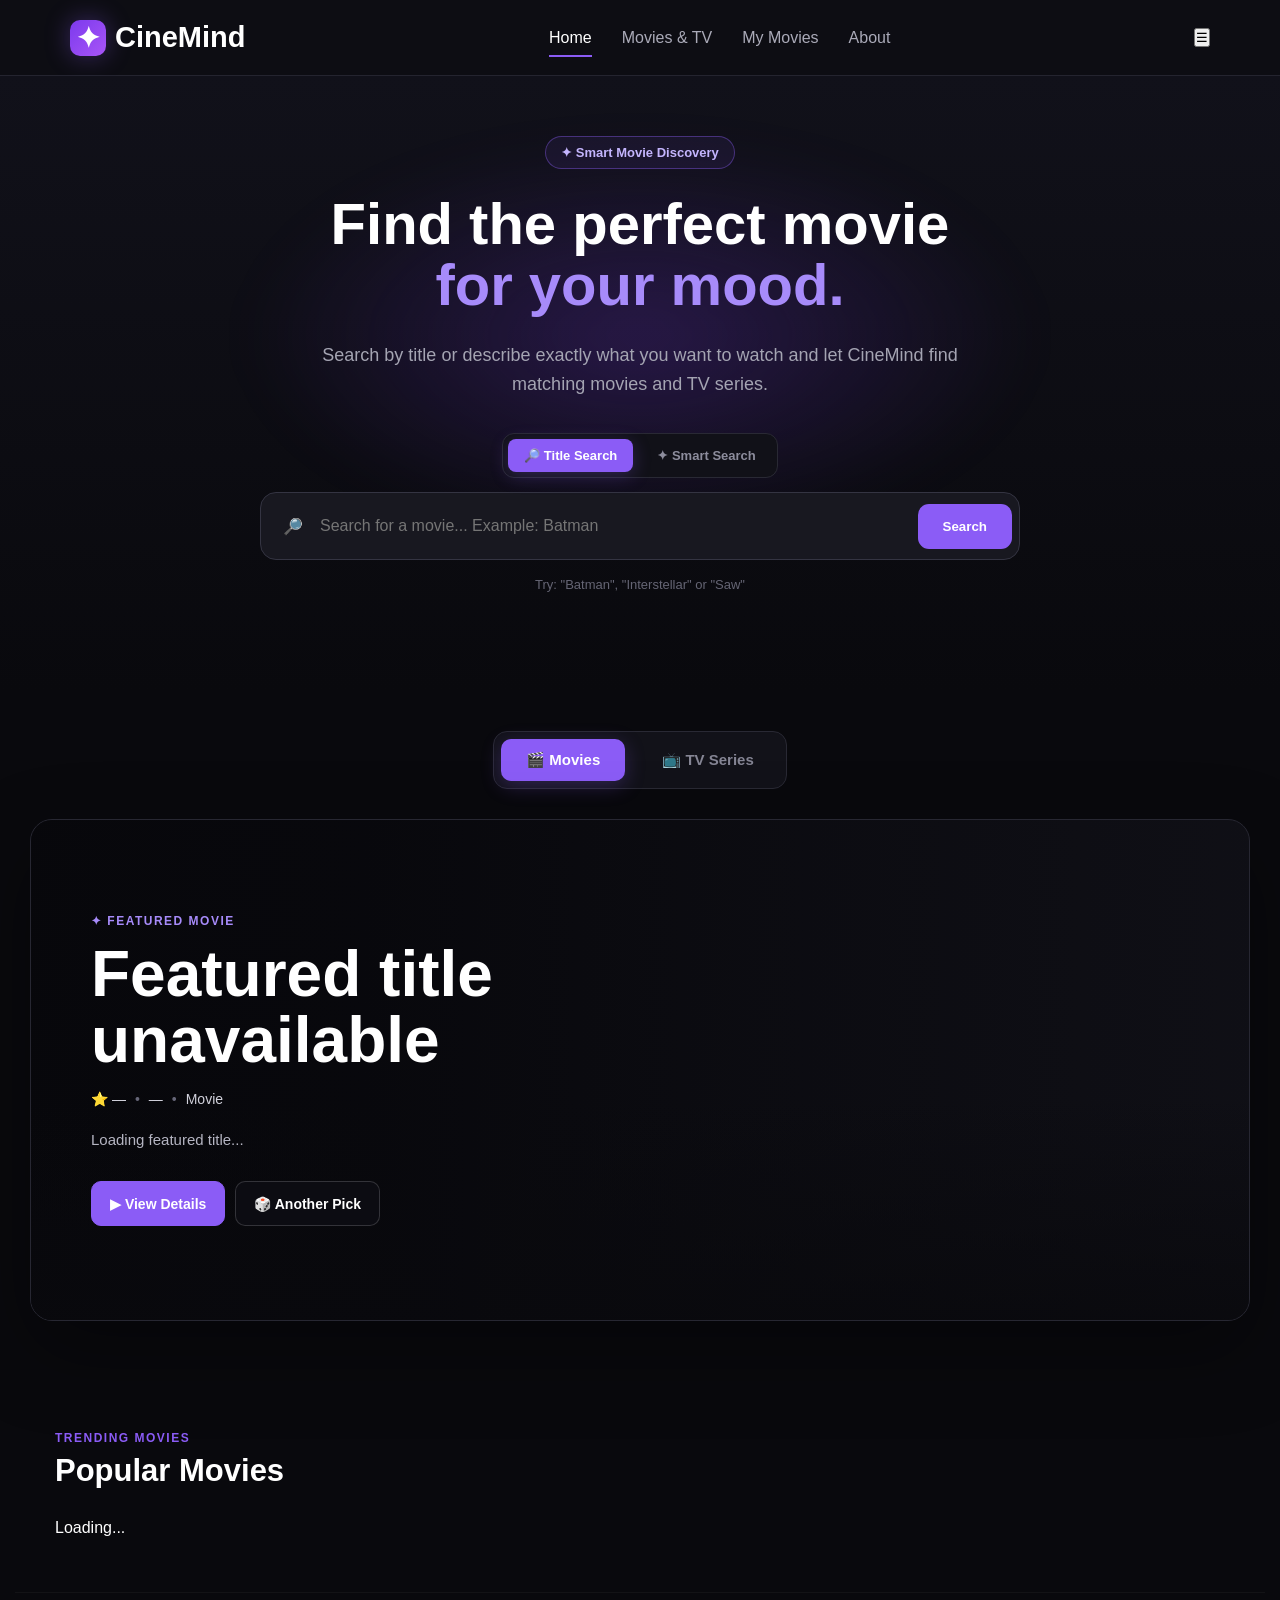
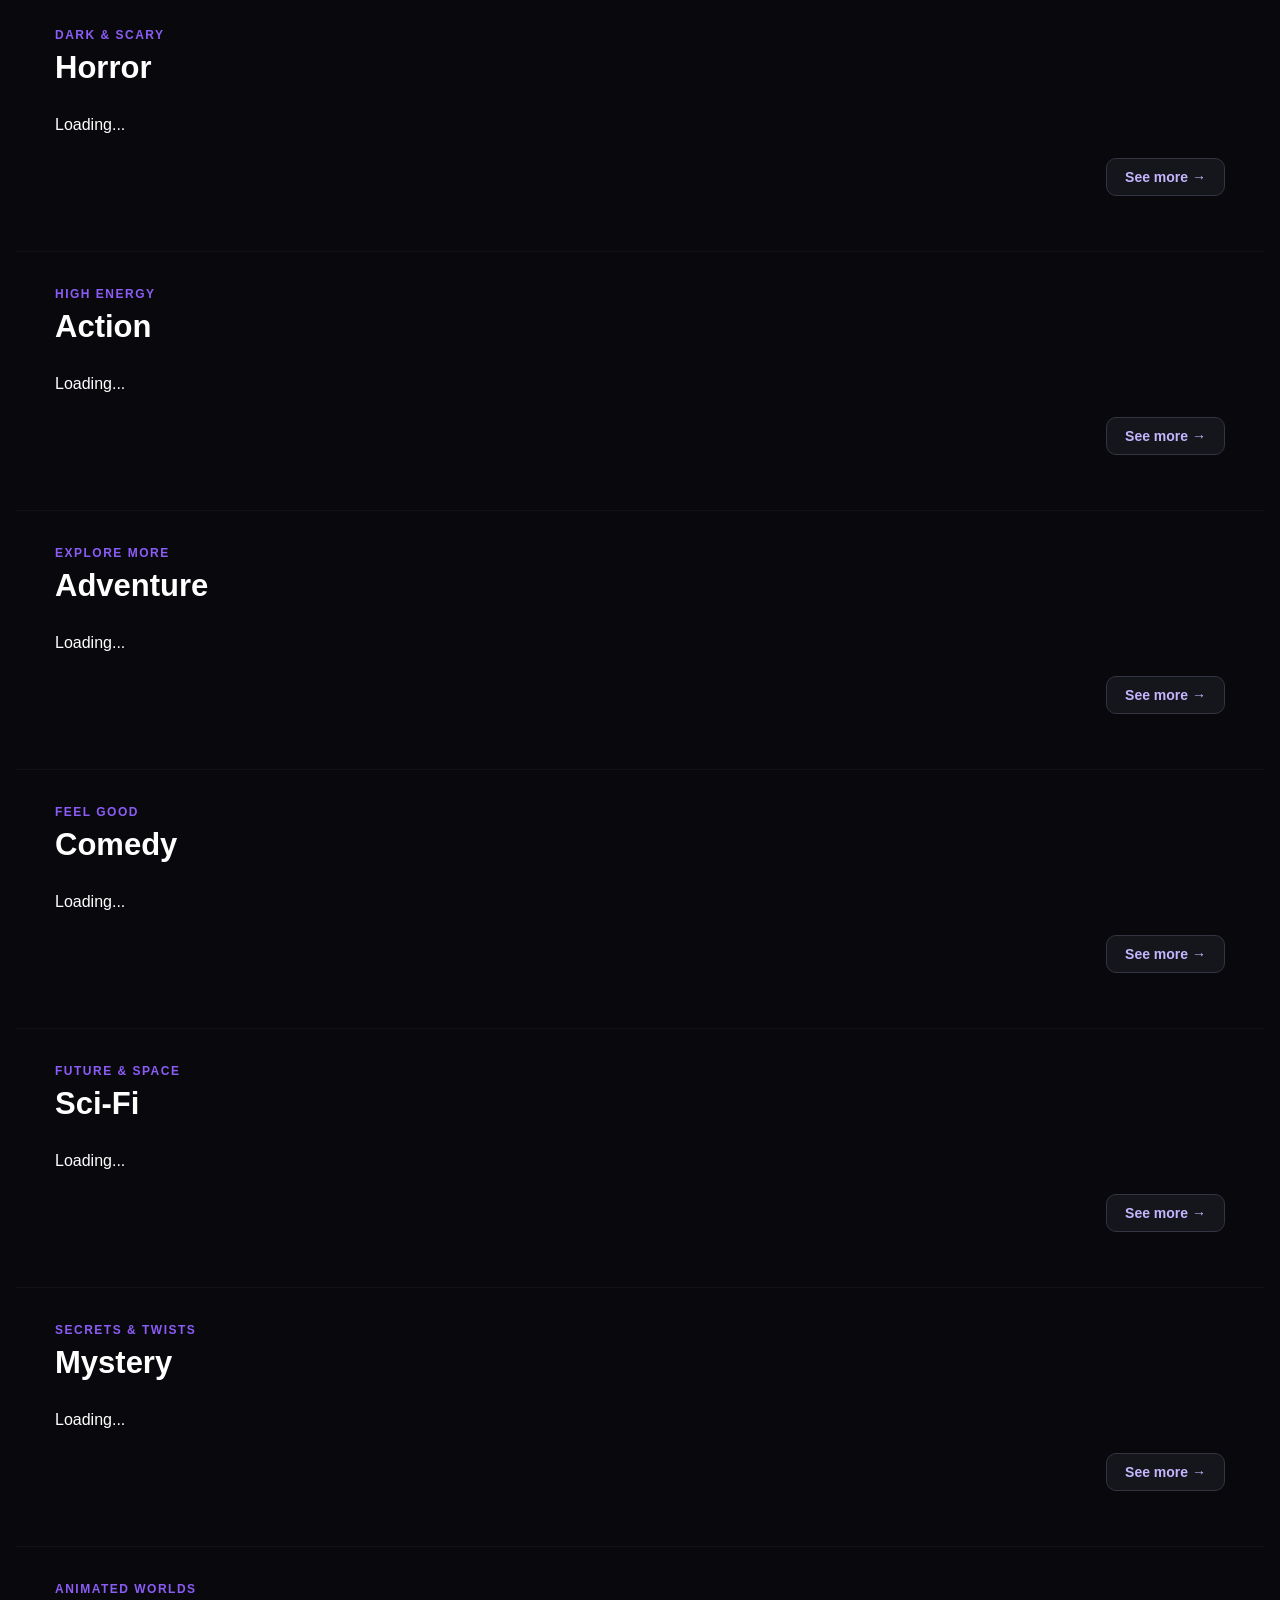
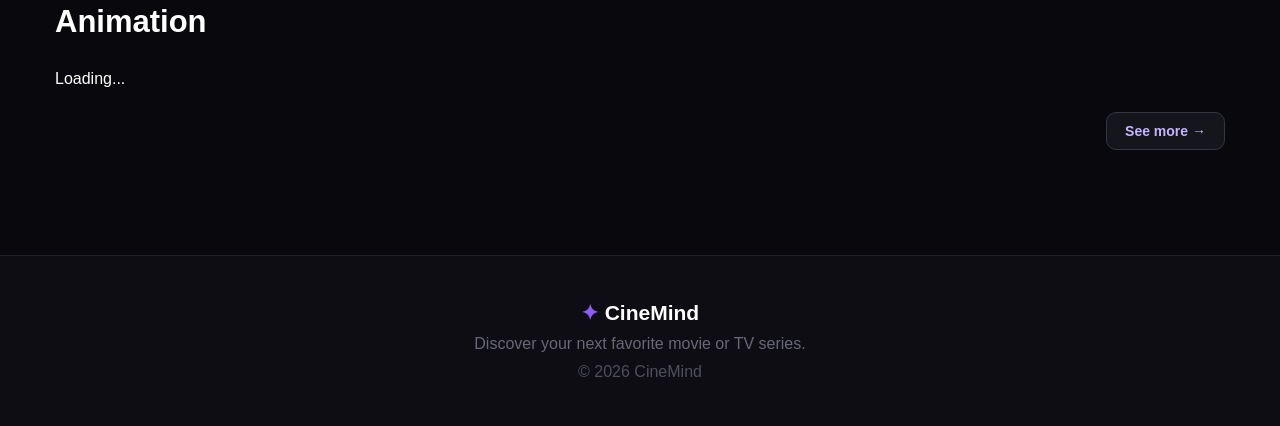
==== commit 0ca77788: "Add files via upload" ====
--- a/index.html
+++ b/index.html
@@ -12,6 +12,7 @@
     <title>CineMind</title>
 
     <link rel="stylesheet" href="style.css">
+    <link rel="stylesheet" href="mobile.css">
     
 </head>
 
@@ -684,6 +685,7 @@
 
     <script src="config.js"></script>
     <script src="home.js"></script>
+    <script src="mobile.js"></script>
     
 
 </body>
--- a/mobile.css
+++ b/mobile.css
@@ -0,0 +1,1097 @@
+/* ==================================================
+   CINEMIND - MOBILE VERSION
+   Работи само на екрани до 768px
+================================================== */
+
+@media (max-width: 768px) {
+
+    html,
+    body {
+        width: 100%;
+        overflow-x: hidden;
+    }
+
+
+    /* ==================================================
+       HEADER + MOBILE MENU
+    ================================================== */
+
+    header {
+        position: relative;
+
+        min-height: 68px;
+
+        padding: 0 18px;
+
+        z-index: 1000;
+    }
+
+
+    .logo {
+        font-size: 23px;
+
+        gap: 8px;
+    }
+
+
+    .logo-icon {
+        width: 32px;
+
+        height: 32px;
+
+        border-radius: 9px;
+
+        font-size: 15px;
+    }
+
+
+    .mobile-menu-button {
+        width: 42px;
+
+        height: 42px;
+
+        display: flex;
+
+        align-items: center;
+
+        justify-content: center;
+
+        border: 1px solid #30303c;
+
+        border-radius: 10px;
+
+        background: #17171f;
+
+        color: white;
+
+        font-size: 23px;
+
+        cursor: pointer;
+    }
+
+
+    header nav {
+        position: absolute;
+
+        top: calc(100% + 1px);
+
+        left: 0;
+
+        right: 0;
+
+        display: flex;
+
+        flex-direction: column;
+
+        gap: 0;
+
+        padding: 8px 18px 18px;
+
+        background: #0d0d13;
+
+        border-bottom: 1px solid #292934;
+
+        transform: translateY(-12px);
+
+        opacity: 0;
+
+        visibility: hidden;
+
+        pointer-events: none;
+
+        transition:
+            opacity 0.2s,
+            transform 0.2s,
+            visibility 0.2s;
+    }
+
+
+    header nav.mobile-nav-open {
+        transform: translateY(0);
+
+        opacity: 1;
+
+        visibility: visible;
+
+        pointer-events: auto;
+    }
+
+
+    header nav a {
+        width: 100%;
+
+        padding: 15px 10px;
+
+        border-bottom: 1px solid #1e1e27;
+
+        font-size: 15px;
+    }
+
+
+    header nav a:last-child {
+        border-bottom: none;
+    }
+
+
+    header nav .active-nav::after {
+        display: none;
+    }
+
+
+    header nav .active-nav {
+        color: #a78bfa;
+    }
+
+
+    /* ==================================================
+       HOME HERO
+    ================================================== */
+
+    .hero {
+        min-height: auto;
+
+        padding: 65px 18px 55px;
+    }
+
+
+    .hero-glow {
+        width: 420px;
+
+        height: 300px;
+
+        top: 20px;
+    }
+
+
+    .ai-badge {
+        margin-bottom: 18px;
+
+        padding: 7px 12px;
+
+        font-size: 11px;
+    }
+
+
+    .hero h1 {
+        font-size: 38px;
+
+        line-height: 1.05;
+
+        margin-bottom: 20px;
+    }
+
+
+    .hero-content > p {
+        font-size: 15px;
+
+        line-height: 1.6;
+
+        margin-bottom: 27px;
+    }
+
+
+    /* ==================================================
+       SEARCH MODES
+    ================================================== */
+
+    .search-mode-switch {
+        width: 100%;
+
+        display: grid;
+
+        grid-template-columns: 1fr 1fr;
+
+        gap: 7px;
+
+        padding: 5px;
+    }
+
+
+    .search-mode-button {
+        width: 100%;
+
+        padding: 11px 5px;
+
+        font-size: 12px;
+    }
+
+
+    /* ==================================================
+       SEARCH BAR
+    ================================================== */
+
+    .search-box {
+        width: 100%;
+
+        max-width: 100%;
+
+        display: grid;
+
+        grid-template-columns: auto 1fr;
+
+        padding: 8px;
+
+        border-radius: 14px;
+    }
+
+
+    .search-icon {
+        margin-left: 8px;
+    }
+
+
+    .search-box input {
+        min-width: 0;
+
+        padding: 14px 10px;
+
+        font-size: 16px;
+    }
+
+
+    .search-box button {
+        grid-column: 1 / -1;
+
+        width: 100%;
+
+        margin-top: 6px;
+
+        padding: 13px;
+
+        border-radius: 10px;
+    }
+
+
+    .search-example {
+        padding: 0 10px;
+
+        line-height: 1.5;
+    }
+
+
+    /* ==================================================
+       MOVIES / TV SWITCH
+    ================================================== */
+
+    .content-switch-section {
+        padding:
+            28px 18px
+            5px;
+    }
+
+
+    .content-switch {
+        width: 100%;
+
+        gap: 6px;
+
+        padding: 5px;
+    }
+
+
+    .content-switch-button {
+        flex: 1;
+
+        padding: 11px 5px;
+
+        font-size: 13px;
+    }
+
+
+    /* ==================================================
+       MOVIE SECTIONS
+    ================================================== */
+
+    .movies {
+        padding:
+            48px 18px
+            60px;
+    }
+
+
+    .genre-section {
+        padding-left: 18px;
+
+        padding-right: 18px;
+    }
+
+
+    .movies-heading {
+        margin-bottom: 20px;
+    }
+
+
+    .movies-heading h2 {
+        font-size: 25px;
+    }
+
+
+    .movie-list {
+        display: grid;
+
+        grid-template-columns:
+            repeat(
+                2,
+                minmax(0, 1fr)
+            );
+
+        gap: 18px 11px;
+
+        width: 100%;
+    }
+
+
+    .movie-link {
+        width: 100%;
+
+        min-width: 0;
+    }
+
+
+    .movie-card {
+        width: 100%;
+
+        border-radius: 13px;
+    }
+
+
+    .poster-container {
+        width: 100%;
+
+        height: auto;
+
+        aspect-ratio: 2 / 3;
+    }
+
+
+    .poster-container img {
+        width: 100%;
+
+        height: 100%;
+
+        object-fit: cover;
+    }
+
+
+    .movie-info {
+        padding: 11px;
+    }
+
+
+    .movie-info h3 {
+        font-size: 13px;
+
+        line-height: 1.3;
+
+        white-space: nowrap;
+
+        overflow: hidden;
+
+        text-overflow: ellipsis;
+    }
+
+
+    .genre {
+        font-size: 11px;
+    }
+
+
+    .movie-bottom {
+        font-size: 11px;
+    }
+
+
+    .see-more-container {
+        margin-top: 18px;
+    }
+
+
+    .see-more-button {
+        padding: 9px 12px;
+
+        font-size: 12px;
+    }
+
+
+    /* ==================================================
+       SEARCH RESULTS
+    ================================================== */
+
+    .search-results-section {
+        padding-left: 18px;
+
+        padding-right: 18px;
+    }
+
+
+    .search-result-actions {
+        flex-direction: column;
+
+        align-items: stretch;
+    }
+
+
+    .random-pick-button {
+        width: 100%;
+    }
+
+
+    /* ==================================================
+       FEATURED MOVIE
+    ================================================== */
+
+    .featured-wrapper {
+        padding:
+            0 18px;
+    }
+
+
+    .featured-section {
+        min-height: 480px;
+
+        border-radius: 15px;
+    }
+
+
+    .featured-background {
+        background-position: center;
+    }
+
+
+    .featured-overlay {
+        background:
+            linear-gradient(
+                to top,
+                #09090d 3%,
+                rgba(9, 9, 13, 0.93) 34%,
+                rgba(9, 9, 13, 0.38) 100%
+            );
+    }
+
+
+    .featured-content {
+        min-height: 480px;
+
+        width: 100%;
+
+        justify-content: flex-end;
+
+        padding: 24px 20px;
+    }
+
+
+    .featured-content h2 {
+        font-size: 31px;
+
+        line-height: 1.05;
+    }
+
+
+    .featured-meta {
+        flex-wrap: wrap;
+
+        font-size: 12px;
+    }
+
+
+    .featured-overview {
+        max-width: 100%;
+
+        font-size: 13px;
+
+        line-height: 1.55;
+
+        display: -webkit-box;
+
+        -webkit-line-clamp: 4;
+
+        -webkit-box-orient: vertical;
+
+        overflow: hidden;
+    }
+
+
+    .featured-buttons {
+        display: grid;
+
+        grid-template-columns: 1fr;
+
+        width: 100%;
+
+        gap: 9px;
+    }
+
+
+    .featured-buttons > * {
+        width: 100%;
+    }
+
+
+    /* ==================================================
+       GENRE PAGES
+    ================================================== */
+
+    .genre-page {
+        padding:
+            75px 18px
+            65px;
+    }
+
+
+    .genre-page-header,
+    .genre-page-heading {
+        margin-bottom: 25px;
+    }
+
+
+    .genre-page-heading h1,
+    .genre-page-header h1 {
+        font-size: 31px;
+    }
+
+
+    .genre-page-grid,
+    .genre-movie-grid {
+        display: grid;
+
+        grid-template-columns:
+            repeat(
+                2,
+                minmax(0, 1fr)
+            );
+
+        gap: 18px 11px;
+    }
+
+
+    /* ==================================================
+       MY MOVIES
+    ================================================== */
+
+    .library-page {
+        padding:
+            75px 18px
+            65px;
+    }
+
+
+    .library-header h1 {
+        font-size: 34px;
+    }
+
+
+    .library-header > p:last-child {
+        font-size: 14px;
+    }
+
+
+    .library-stats {
+        display: grid;
+
+        grid-template-columns:
+            repeat(
+                3,
+                1fr
+            );
+
+        gap: 8px;
+
+        width: 100%;
+    }
+
+
+    .library-stat,
+    .library-stat-card {
+        min-width: 0;
+
+        padding: 13px 6px;
+
+        border-radius: 11px;
+    }
+
+
+    .library-stat span,
+    .library-stat-card span {
+        font-size: 22px;
+    }
+
+
+    .library-filter-container {
+        width: 100%;
+
+        display: grid;
+
+        grid-template-columns:
+            repeat(
+                3,
+                1fr
+            );
+
+        gap: 5px;
+    }
+
+
+    .library-filter-button {
+        min-width: 0;
+
+        padding:
+            10px 3px;
+
+        font-size: 12px;
+    }
+
+
+    .library-movie-list {
+        grid-template-columns:
+            repeat(
+                2,
+                minmax(0, 1fr)
+            );
+
+        gap:
+            18px
+            11px;
+    }
+
+
+    .library-movie-info {
+        padding: 10px;
+    }
+
+
+    .library-movie-info h3 {
+        font-size: 13px;
+
+        white-space: nowrap;
+
+        overflow: hidden;
+
+        text-overflow: ellipsis;
+    }
+
+
+    /* ==================================================
+       TMDB MOVIE / TV DETAIL PAGE
+    ================================================== */
+
+    .details-page {
+        padding-bottom: 55px;
+    }
+
+
+    .details-backdrop {
+        height: 270px;
+    }
+
+
+    .details-back-button {
+        top: 18px;
+
+        left: 18px;
+
+        padding: 9px 12px;
+
+        font-size: 12px;
+    }
+
+
+    .details-main {
+        margin-top: -62px;
+
+        padding:
+            0 18px;
+
+        display: grid;
+
+        grid-template-columns: 1fr;
+
+        gap: 25px;
+
+        align-items: start;
+    }
+
+
+    .details-poster-wrapper {
+        width: 155px;
+    }
+
+
+    .details-content {
+        padding-bottom: 0;
+    }
+
+
+    .details-content h1 {
+        font-size: 34px;
+
+        line-height: 1.05;
+    }
+
+
+    .details-description {
+        font-size: 14px;
+
+        line-height: 1.65;
+
+        margin-bottom: 22px;
+    }
+
+
+    .details-meta {
+        gap: 7px;
+
+        font-size: 13px;
+    }
+
+
+    .details-genres span {
+        font-size: 11px;
+
+        padding: 5px 9px;
+    }
+
+
+    .details-info-grid {
+        grid-template-columns:
+            repeat(
+                2,
+                minmax(0, 1fr)
+            );
+
+        gap: 8px;
+    }
+
+
+    .details-info-box {
+        padding: 11px;
+    }
+
+
+    .details-info-box strong {
+        font-size: 13px;
+    }
+
+
+    .details-buttons {
+        display: grid;
+
+        grid-template-columns: 1fr;
+
+        width: 100%;
+    }
+
+
+    .details-buttons > * {
+        width: 100%;
+    }
+
+
+    /* ==================================================
+       DETAIL SECTIONS
+    ================================================== */
+
+    .details-section,
+    .watch-section,
+    .details-bottom {
+        padding-left: 18px;
+
+        padding-right: 18px;
+    }
+
+
+    .details-section {
+        margin-top: 55px;
+    }
+
+
+    .details-section-heading h2,
+    .watch-heading h2 {
+        font-size: 24px;
+    }
+
+
+    /* ==================================================
+       CAST
+    ================================================== */
+
+    .cast-grid {
+        grid-template-columns:
+            repeat(
+                2,
+                minmax(0, 1fr)
+            );
+
+        gap: 11px;
+    }
+
+
+    .cast-card-info {
+        padding: 10px;
+    }
+
+
+    .cast-card-info strong {
+        font-size: 12px;
+    }
+
+
+    .cast-card-info span {
+        font-size: 11px;
+    }
+
+
+    /* ==================================================
+       PRODUCTION
+    ================================================== */
+
+    .production-grid {
+        grid-template-columns: 1fr;
+
+        gap: 9px;
+    }
+
+
+    .production-card {
+        padding: 16px;
+    }
+
+
+    /* ==================================================
+       WHERE TO WATCH
+    ================================================== */
+
+    .watch-section {
+        margin-top: 55px;
+    }
+
+
+    .watch-provider-groups {
+        grid-template-columns: 1fr;
+    }
+
+
+    .watch-provider-group {
+        padding: 17px;
+    }
+
+
+    .watch-provider-list {
+        gap: 8px;
+    }
+
+
+    .watch-provider {
+        width: 100%;
+
+        min-width: 0;
+    }
+
+
+    .watch-provider img {
+        width: 36px;
+
+        height: 36px;
+    }
+
+
+    /* ==================================================
+       OLD MANUAL MOVIE PAGE
+    ================================================== */
+
+    .movie-details {
+        padding-left: 18px;
+
+        padding-right: 18px;
+    }
+
+
+    .details-container {
+        display: grid;
+
+        grid-template-columns: 1fr;
+
+        gap: 25px;
+    }
+
+
+    .details-container > .details-poster {
+        width: 180px;
+
+        max-width: 100%;
+
+        margin: 0 auto;
+    }
+
+
+    .details-info h2 {
+        font-size: 30px;
+    }
+
+
+    /* ==================================================
+       ABOUT PAGE
+    ================================================== */
+
+    .new-about-hero {
+        min-height: auto;
+
+        padding:
+            75px 18px
+            55px;
+    }
+
+
+    .new-about-hero h1 {
+        font-size: 39px;
+
+        line-height: 1.05;
+    }
+
+
+    .new-about-hero-content > p:last-child {
+        font-size: 15px;
+
+        line-height: 1.65;
+    }
+
+
+    .about-glow {
+        width: 360px;
+
+        height: 360px;
+    }
+
+
+    .about-main-section,
+    .about-features-section,
+    .about-engine-section,
+    .about-example-section,
+    .about-tech-section {
+        padding:
+            50px 18px;
+    }
+
+
+    .about-main-grid {
+        grid-template-columns: 1fr;
+
+        gap: 30px;
+    }
+
+
+    .about-main-grid h2,
+    .about-section-heading h2,
+    .about-example-card h2 {
+        font-size: 30px;
+    }
+
+
+    .about-feature-grid {
+        grid-template-columns: 1fr;
+
+        gap: 11px;
+    }
+
+
+    .about-feature-card {
+        padding: 21px;
+    }
+
+
+    .engine-flow {
+        grid-template-columns: 1fr;
+
+        gap: 10px;
+    }
+
+
+    .engine-arrow {
+        transform: rotate(90deg);
+
+        text-align: center;
+    }
+
+
+    .engine-step {
+        min-height: auto;
+    }
+
+
+    .about-example-card {
+        padding: 23px 18px;
+    }
+
+
+    .about-example-query {
+        padding: 15px;
+
+        margin:
+            20px 0
+            16px;
+    }
+
+
+    .about-tech-grid {
+        grid-template-columns:
+            repeat(
+                2,
+                minmax(0, 1fr)
+            );
+
+        gap: 9px;
+    }
+
+
+    /* ==================================================
+       FOOTER
+    ================================================== */
+
+    footer {
+        padding:
+            45px 18px;
+
+        text-align: center;
+    }
+
+}
+
+
+/* ==================================================
+   EXTRA SMALL PHONES
+================================================== */
+
+@media (max-width: 390px) {
+
+    .hero h1 {
+        font-size: 34px;
+    }
+
+
+    .movie-list,
+    .genre-page-grid,
+    .genre-movie-grid,
+    .library-movie-list {
+        gap:
+            15px
+            8px;
+    }
+
+
+    .movie-info,
+    .library-movie-info {
+        padding:
+            9px
+            8px;
+    }
+
+
+    .details-info-grid {
+        grid-template-columns: 1fr;
+    }
+
+
+    .about-tech-grid {
+        grid-template-columns: 1fr;
+    }
+
+}
